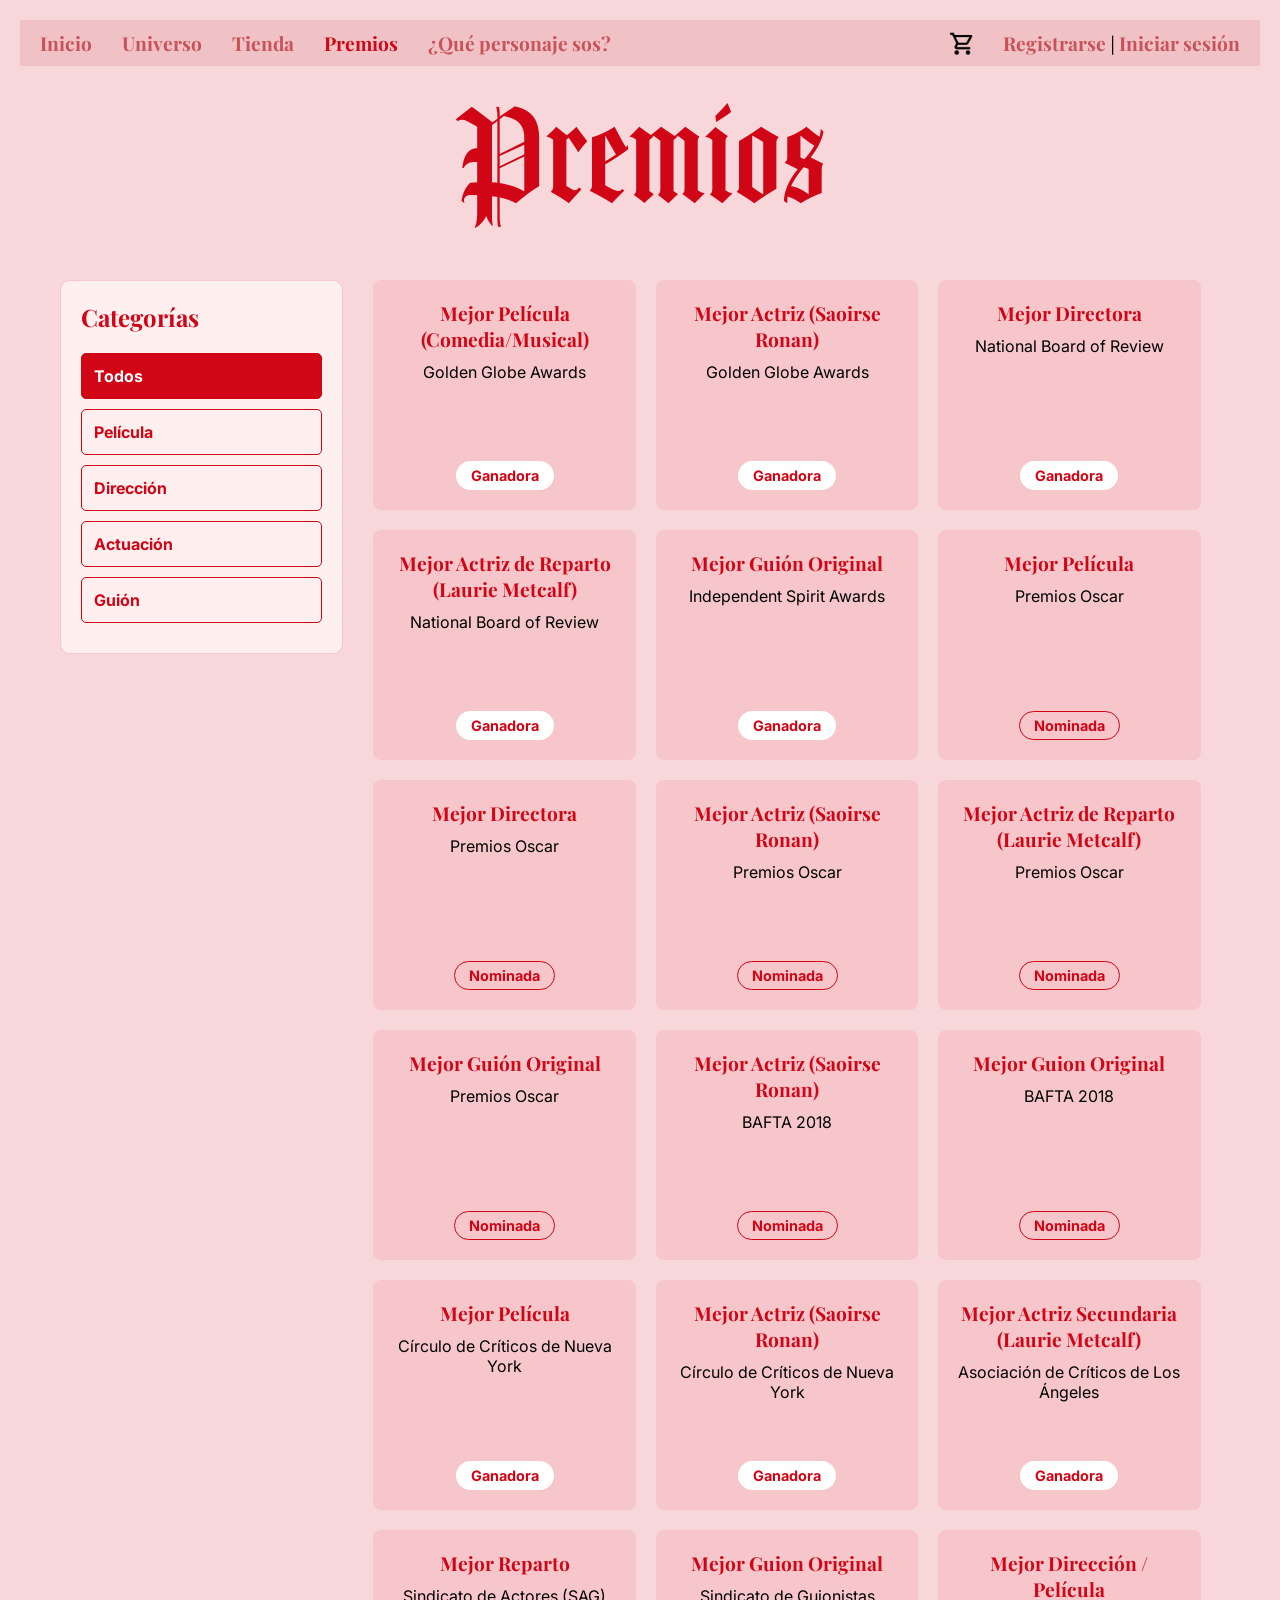
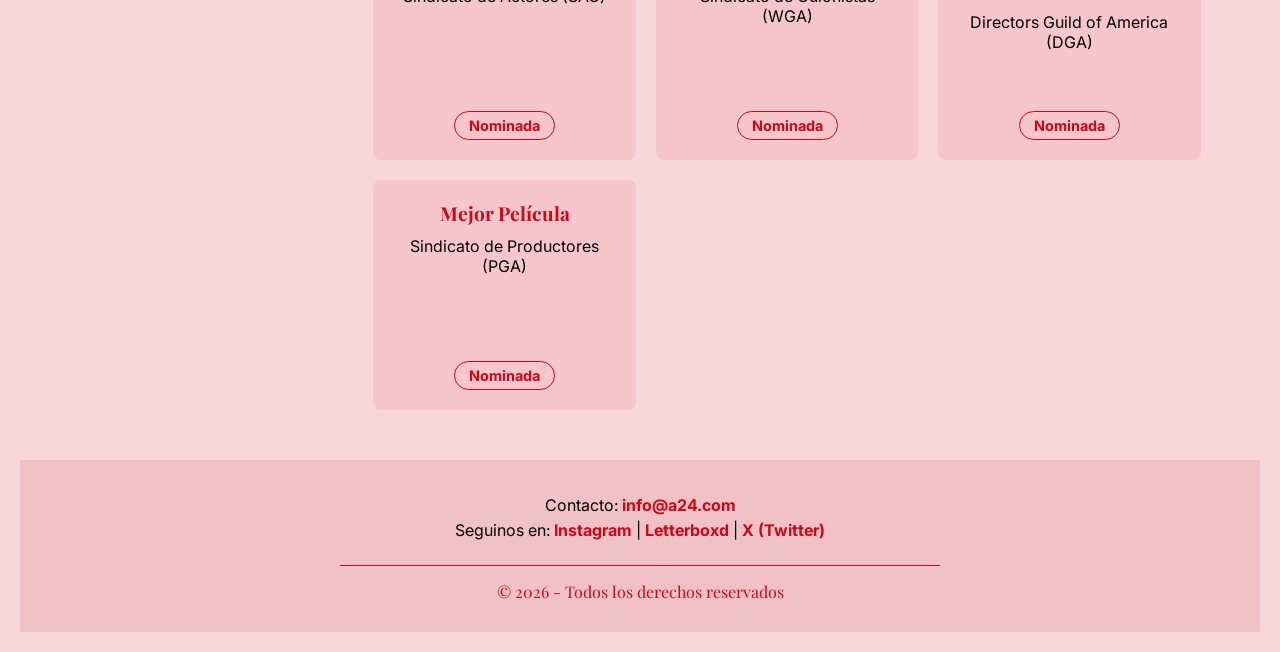
==== premios.html @ 8e7b2058 "Add files via upload" ====
<!DOCTYPE html:5>
<html>
    <head>
        <title> El universo de la pelicula</title>
         <link rel="stylesheet" href="styles.css">
         <link rel="preconnect" href="https://fonts.googleapis.com">
<link rel="preconnect" href="https://fonts.gstatic.com" crossorigin>
<link href="https://fonts.googleapis.com/css2?family=UnifrakturCook:wght@700&display=swap" rel="stylesheet">
  <link rel="preconnect" href="https://fonts.googleapis.com">
<link rel="preconnect" href="https://fonts.gstatic.com" crossorigin>
<link href="https://fonts.googleapis.com/css2?family=Playfair+Display:ital,wght@0,400..900;1,400..900&display=swap" rel="stylesheet">
<link rel="preconnect" href="https://fonts.googleapis.com">
<link rel="preconnect" href="https://fonts.gstatic.com" crossorigin>
<link href="https://fonts.googleapis.com/css2?family=Inter:ital,opsz,wght@0,14..32,100..900;1,14..32,100..900&display=swap" rel="stylesheet">
    </head>
    <body>
        <header>
          <button class="menu-toggle" id="menu-toggle" onclick="toggleMenu()">
            ☰
          </button>

    <nav class="header-izquierda" id="nav-links">
                 <a href="index.html">Inicio</a>
                 <a href="universo.html">Universo</a>
                 <a href="tienda.html">Tienda</a>
                 <a href="premios.html" class="usando">Premios</a>
                 <a href="Quiz.html">¿Qué personaje sos?</a>
            </nav>
         <nav class="header-derecha">
        <a href="#" class="carrito-link">
          <img src="carrito.png" alt="Carrito" class="icono-carrito">
        </a>
      <span id="zona-usuario">
        <span id="botones-ingreso">
          <a href="#" onclick="abrirRegistro()">Registrarse</a> | <a href="#" onclick="abrirLogin()">Iniciar sesión</a>
        </span>
        
        <span id="mensaje-bienvenida" style="display: none;">
          <span id="texto-hola" style="font-family:'Inter', serif; font-weight: bold;"></span> | 
          <a href="#" onclick="cerrarSesion()">Cerrar sesión</a>
        </span>
      </span>
    </nav>
    
    <div id="popup-login" class="popup recuadro-caja" style="display: none;">
      <h3 style="color:#d00515; font-family:'Playfair Display', serif;">Iniciar Sesión</h3>
      <p style="font-family:'Inter', serif; margin-bottom: 5px;">Tu Nombre:</p>
      <input type="text" id="login-nombre" placeholder="Ej: Valentina" style="margin-bottom: 15px; padding: 5px; width: 100%;">
      <button onclick="procesarLogin()" class="boton-cerrar">Ingresar</button>
      <button onclick="cerrarPopups()" class="boton-cerrar" style="background-color: #333;">Cancelar</button>
      <p style="margin-top: 15px; font-family:'Inter', serif; font-size: 14px;">
        ¿No tenés cuenta? <a href="#" onclick="abrirRegistro()">Registrate acá</a>
      </p>
    </div>
    
    <div id="popup-registro" class="popup recuadro-caja" style="display: none;">
      <h3 style="color:#d00515; font-family:'Playfair Display', serif;">Registrarse</h3>
      <p style="font-family:'Inter', serif; margin-bottom: 5px;">Tu Nombre:</p>
      <input type="text" id="registro-nombre" placeholder="Ej: Valentina" style="margin-bottom: 15px; padding: 5px; width: 100%;">
      <p style="font-family:'Inter', serif; margin-bottom: 5px;">Tu Email:</p>
      <input type="email" id="registro-email" placeholder="lady@bird.com" style="margin-bottom: 15px; padding: 5px; width: 100%;">
      <button onclick="procesarRegistro()" class="boton-cerrar">Crear cuenta</button>
      <button onclick="cerrarPopups()" class="boton-cerrar" style="background-color: #333;">Cancelar</button>
    </div>
  </header>
        
        <h1>Premios</h1>
        <input type="radio" id="filtro-todos" name="premios" checked>
        <input type="radio" id="filtro-pelicula" name="premios">
        <input type="radio" id="filtro-direccion" name="premios">
        <input type="radio" id="filtro-actuacion" name="premios">
        <input type="radio" id="filtro-guion" name="premios">
        
        <section class="seccion-premios">
          <aside class="panel-filtros">
            <h3>Categorías</h3>
            <label for="filtro-todos" class="filtro-btn">Todos</label>
            <label for="filtro-pelicula" class="filtro-btn">Película</label>
            <label for="filtro-direccion" class="filtro-btn">Dirección</label>
            <label for="filtro-actuacion" class="filtro-btn">Actuación</label>
            <label for="filtro-guion" class="filtro-btn">Guión</label>
          </aside>
          
      <div class="contenedor-tarjetas-premios">   
      <div class="tarjeta-premio" data-categoria="pelicula">
          <div class="tarjeta-interior">
            <div class="tarjeta-frente">
                <h3>Mejor Película (Comedia/Musical)</h3>
                <p>Golden Globe Awards</p>
                <span class="etiqueta-premio">Ganadora</span>
            </div>
            
            <div class="tarjeta-dorso">
                <p>Superó a grandes éxitos de taquilla y crítica en su año, como 'The Greatest Showman' y 'Get Out'.</p>
            </div>
        </div>
      </div>

    <div class="tarjeta-premio" data-categoria="actuacion">
      <div class="tarjeta-interior">
        <div class="tarjeta-frente">
          <h3>Mejor Actriz (Saoirse Ronan)</h3>
          <p>Golden Globe Awards</p>
          <span class="etiqueta-premio">Ganadora</span>
        </div>
        
        <div class="tarjeta-dorso">
          <p>Saoirse brilló en la gala y dio su discurso de agradecimiento mientras su madre la miraba por FaceTime.</p>
        </div>
      </div>
    </div>

    <div class="tarjeta-premio" data-categoria="direccion">
      <div class="tarjeta-interior">
        <div class="tarjeta-frente">
          <h3>Mejor Directora</h3>
          <p>National Board of Review</p>
          <span class="etiqueta-premio">Ganadora</span>
        </div>
        
        <div class="tarjeta-dorso">
          <p>Un reconocimiento histórico y clave que validó el debut de Greta Gerwig como directora en solitario.</p>
        </div>
      </div>
    </div>

    <div class="tarjeta-premio" data-categoria="actuacion">
      <div class="tarjeta-interior">
        <div class="tarjeta-frente">
          <h3>Mejor Actriz de Reparto (Laurie Metcalf)</h3>
          <p>National Board of Review</p>
          <span class="etiqueta-premio">Ganadora</span>
        </div>
        
        <div class="tarjeta-dorso">
          <p>La crítica destacó la química innegable, caótica y real entre Laurie Metcalf y Saoirse Ronan.</p>
        </div>
      </div>
    </div>

    <div class="tarjeta-premio" data-categoria="guion">
      <div class="tarjeta-interior">
        <div class="tarjeta-frente">
          <h3>Mejor Guión Original</h3>
          <p>Independent Spirit Awards</p>
          <span class="etiqueta-premio">Ganadora</span>
        </div>
        
        <div class="tarjeta-dorso">
          <p>El premio más prestigioso del cine independiente norteamericano coronó los diálogos de la película.</p>
        </div>
      </div>
    </div>

    <div class="tarjeta-premio" data-categoria="pelicula">
      <div class="tarjeta-interior">
        <div class="tarjeta-frente">
          <h3>Mejor Película</h3>
          <p>Premios Oscar</p>
          <span class="etiqueta-nominacion">Nominada</span>
        </div>
        
      <div class="tarjeta-dorso">
        <p>Llegó a la gala como una de las películas más aclamadas de 2017, con un histórico 99% en Rotten Tomatoes.</p>
      </div>
    </div>
  </div>

    <div class="tarjeta-premio" data-categoria="direccion">
      <div class="tarjeta-interior">
        <div class="tarjeta-frente">
          <h3>Mejor Directora</h3>
          <p>Premios Oscar</p>
          <span class="etiqueta-nominacion">Nominada</span>
        </div>
        <div class="tarjeta-dorso">
          <p>Greta Gerwig hizo historia al ser apenas la quinta mujer nominada en esta categoría en 90 años de los premios.</p>
        </div>
      </div>
    </div>

    <div class="tarjeta-premio" data-categoria="actuacion">
      <div class="tarjeta-interior">
        <div class="tarjeta-frente">
          <h3>Mejor Actriz (Saoirse Ronan)</h3>
          <p>Premios Oscar</p>
          <span class="etiqueta-nominacion">Nominada</span>
        </div>
        
        <div class="tarjeta-dorso">
          <p>Esta fue la tercera nominación al Oscar en la carrera de Saoirse, quien apenas tenía 23 años de edad.</p>
        </div>
      </div>
    </div>

    <div class="tarjeta-premio" data-categoria="actuacion">
      <div class="tarjeta-interior">
        <div class="tarjeta-frente">
          <h3>Mejor Actriz de Reparto (Laurie Metcalf)</h3>
          <p>Premios Oscar</p>
          <span class="etiqueta-nominacion">Nominada</span>
        </div>
        
        <div class="tarjeta-dorso">
          <p>El profundo y complejo papel de Marion McPherson consolidó a Laurie Metcalf como una fuerza del cine.</p>
        </div>
      </div>
    </div>

    <div class="tarjeta-premio" data-categoria="guion">
      <div class="tarjeta-interior">
        <div class="tarjeta-frente">
          <h3>Mejor Guión Original</h3>
          <p>Premios Oscar</p>
          <span class="etiqueta-nominacion">Nominada</span>
        </div>
        
        <div class="tarjeta-dorso">
          <p>El primer borrador escrito por Greta tenía más de 350 páginas y tomaba inspiración de su vida en Sacramento.</p>
        </div>
      </div>
    </div>

    <div class="tarjeta-premio" data-categoria="actuacion">
      <div class="tarjeta-interior">
        <div class="tarjeta-frente">
          <h3>Mejor Actriz (Saoirse Ronan)</h3>
          <p>BAFTA 2018</p>
          <span class="etiqueta-nominacion">Nominada</span>
        </div>
        
        <div class="tarjeta-dorso">
          <p>Nominación de peso en los premios más prestigiosos entregados por la academia de cine británica.</p>
        </div>
      </div>
    </div>

    <div class="tarjeta-premio" data-categoria="guion">
      <div class="tarjeta-interior">
        <div class="tarjeta-frente">
          <h3>Mejor Guion Original</h3>
          <p>BAFTA 2018</p>
          <span class="etiqueta-nominacion">Nominada</span>
        </div>
        
        <div class="tarjeta-dorso">
          <p>Reconocimiento internacional al guion profundamente personal e íntimo estructurado por Gerwig.</p>
        </div>
      </div>
    </div>

    <div class="tarjeta-premio" data-categoria="pelicula">
      <div class="tarjeta-interior">
        <div class="tarjeta-frente">
          <h3>Mejor Película</h3>
          <p>Círculo de Críticos de Nueva York</p>
          <span class="etiqueta-premio">Ganadora</span>
        </div>
        
        <div class="tarjeta-dorso">
          <p>Los exigentes críticos neoyorquinos eligieron a Lady Bird como la obra cinematográfica indiscutida del año.</p>
        </div>
      </div>
    </div>

    <div class="tarjeta-premio" data-categoria="actuacion">
      <div class="tarjeta-interior">
        <div class="tarjeta-frente">
          <h3>Mejor Actriz (Saoirse Ronan)</h3>
          <p>Círculo de Críticos de Nueva York</p>
          <span class="etiqueta-premio">Ganadora</span>
        </div>
        <div class="tarjeta-dorso">
          <p>Saoirse fue galardonada por una de las asociaciones de críticos de cine más antiguas e influyentes del país.</p>
        </div>
      </div>
    </div>

    <div class="tarjeta-premio" data-categoria="actuacion">
      <div class="tarjeta-interior">
        <div class="tarjeta-frente">
          <h3>Mejor Actriz Secundaria (Laurie Metcalf)</h3>
          <p>Asociación de Críticos de Los Ángeles</p>
          <span class="etiqueta-premio">Ganadora</span>
        </div>
        
        <div class="tarjeta-dorso">
          <p>La crítica de Los Ángeles se rindió ante la interpretación maternal, estricta y amorosa de Metcalf.</p>
        </div>
      </div>
    </div>

    <div class="tarjeta-premio" data-categoria="actuacion">
      <div class="tarjeta-interior">
        <div class="tarjeta-frente">
          <h3>Mejor Reparto</h3>
          <p>Sindicato de Actores (SAG)</p>
          <span class="etiqueta-nominacion">Nominada</span>
        </div>
        
        <div class="tarjeta-dorso">
          <p>Todo el elenco, incluyendo a Beanie Feldstein y Timothée Chalamet, fue celebrado por sus propios pares.</p>
        </div>
      </div>
    </div>

    <div class="tarjeta-premio" data-categoria="guion">
      <div class="tarjeta-interior">
        <div class="tarjeta-frente">
          <h3>Mejor Guion Original</h3>
          <p>Sindicato de Guionistas (WGA)</p>
          <span class="etiqueta-nominacion">Nominada</span>
        </div>
        <div class="tarjeta-dorso">
          <p>El sindicato de escritores la reconoció por sus diálogos ágiles, su humor realista y su gran carga emotiva.</p>
        </div>
      </div>
    </div>

    <div class="tarjeta-premio" data-categoria="direccion">
      <div class="tarjeta-interior">
        <div class="tarjeta-frente">
          <h3>Mejor Dirección / Película</h3>
          <p>Directors Guild of America (DGA)</p>
          <span class="etiqueta-nominacion">Nominada</span>
        </div>
        
        <div class="tarjeta-dorso">
          <p>Greta logró meterse en el exclusivísimo y exigente club del sindicato de directores con su obra prima.</p>
        </div>
      </div>
    </div>

    <div class="tarjeta-premio" data-categoria="pelicula">
      <div class="tarjeta-interior">
        <div class="tarjeta-frente">
          <h3>Mejor Película</h3>
          <p>Sindicato de Productores (PGA)</p>
          <span class="etiqueta-nominacion">Nominada</span>
        </div>
        
        <div class="tarjeta-dorso">
          <p>Un premio que reconoció la excelente visión y producción del estudio A24 durante toda la temporada.</p>
        </div>
      </div>
    </div>
</div>
        </section>
        <footer class="footer-copyright">
          <div class="info-contacto">
            <p>Contacto: <a href="mailto:info@a24.com">info@a24.com</a></p>
            <p>Seguinos en: 
              <a href="https://www.instagram.com/ladybirdmovie/" target="_blank">Instagram</a> | 
              <a href="https://letterboxd.com/film/lady-bird/" target="_blank">Letterboxd</a> | 
              <a href="https://twitter.com/LadyBirdMovie" target="_blank">X (Twitter)</a>
            </p>
          </div>
        <p class="legales">© 2026 - Todos los derechos reservados</p>
       </footer>
       
       <script src="script.js"></script>
    </body>
</html>
---- styles.css ----
body{
    background-color:#F8D7DA;
    margin:0%;
    padding:20px;
    font-family: 'inter', serif;
}

@font-face{
     font-family:"Amador";
     src: url('Fonts/Amador-W01-Regular.woff') format('woff');
}

.menu-toggle {
    display: none;
    background: none;
    border: none;
    font-size: 2rem;
    cursor: pointer;
    color: #d00515;
}

@media (max-width: 768px) {
    .menu-toggle {
        display: block;
        .info-dos-columnas {
        flex-direction: column;
    }
}

.header-izquierda {
        display: none;
        flex-direction: column;
        position: absolute;
        top: 70px;
        left: 0;
        width: 100%;
        background-color: #f0c2c5;
        padding: 20px 0;
        text-align: center;
        gap: 20px;
        box-shadow: 0px 4px 6px rgba(0,0,0,0.1);
        overflow: hidden
    }

.header-izquierda.activo {
        display: flex;
    }
}

h1{
     color:#d00515;
     font-family:"Amador", cursive;
     text-align:center;
     font-size: 8rem;
     margin-top: 20px;
     margin-bottom: 20px;
     font-weight: normal;
}

h2{
     color:#d00515;
     font-family:"Amador", cursive;
     text-align:center;
     font-size: 3rem;
     margin-top: 20px;
     margin-bottom: 20px;
     font-weight: normal;
}

header{
    display:flex;
    justify-content:space-between;
    align-items:center;
    padding:10px 20px;
    background-color: #f0c2c5;
}

.header-izquierda,.header-derecha{
display:flex;
align-items:center;
gap: 30px;
}

.icono-carrito {
    width: 24px;
    height: 24px;
    vertical-align: middle;
    object-fit: contain;
}

.carrito-link {
    display: flex;
    align-items: center;
}

nav a{
    text-decoration:none;
    color:#C85258;
    font-family: 'Playfair Display', serif;
    font-size: 1.2rem;
    font-weight: bold;
}

nav a.usando{
    font-weight: bold;
    color:#D00515
}

section{
    display:flex;
    justify-content:center;
    align-items:center;
    padding:20px;
}

.videocontainer{
    width:100%;
    max-width:800px;
}

.videocontainer iframe{
    width:100%;
    height:450px;
}

.info-dos-columnas{
    display:flex;
    justify-content:space-between;
    align-items: stretch;
    max-width: 900px;
    margin: 40px auto;
    padding: 0 20px;
    gap: 30px;
}

.recuadro-caja {
background-color:#F7C6CB;
border-radius: 8px;
padding: 25px;
}

.info-dos-columnas .columna{
    flex:1;
    padding:0 30px;
}

.columna-izquierda {
    border-right: 2px solid #d00515;
}

.info-dos-columnas h2 {
    color: #d00515;
    font-size: 1.8rem;
    margin-bottom: 15px;
    font-family:'Playfair Display', serif;
    font-weight: bold;
}

.info-dos-columnas p{
    color: #000;
    line-height: 1.6;
    font-family: "Inter", serif;
    font-size:1.3rem;
}
.seccion-cita {
    max-width: 600px;
    margin: 40px auto;
    text-align: center;
    padding: 0 20px;
}
.cita-critica .texto-cita{
    font-style: italic;
    font-size: 1.6rem;
    color: #000000;
}

.cita-critica .autor-cita {
    margin-top: 10px;
    font-size: 1.2rem;
    color: #d00515;
    font-weight: bold;
}

.footer-copyright {
  background-color: #f0c2c5;
    padding: 30px 20px;
    text-align: center;
    margin-top: 50px;
    display: flex;
    flex-direction: column;
    align-items: center;
    gap: 20px;
}

.footer-copyright p {
    color: #d00515;
    font-family: 'Playfair Display', serif;
    font-size: 1rem;
    margin: 0;
}

.info-contacto p {
    font-family: "Inter", serif;
    color: #000000;
    margin: 5px 0;
    font-size: 1rem;
}

.info-contacto a {
    color: #d00515;
    text-decoration: none;
    font-weight: bold;
}

.info-contacto a:hover {
    text-decoration: underline;
}

.legales {
    color: #d00515;
    font-family: 'Playfair Display', serif;
    font-size: 0.9rem;
    margin: 0;
    padding-top: 15px;
    border-top: 1px solid #d00515;
    width: 100%;
    max-width: 600px;
}

#botonesAuth {
    display: inline-flex;
    align-items: center;
    gap: 30px;
}

#botonesAuth {
    color: #C85258; 
    font-family: 'Playfair Display', serif;
    font-size: 1.2rem;
}



.popup {
    position: fixed;
    top: 50%;
    left: 50%;
    transform: translate(-50%, -50%);
    background-color: #F8D7DA;
    padding: 30px;
    width: 320px;
    border: 2px solid #d00515;
    border-radius: 8px;
    box-shadow: 0px 4px 20px rgba(0,0,0,0.6);
    z-index: 1000; 
}

.boton-cerrar {
    background-color: #d00515;
    color: white;
    border: none;
    padding: 10px 15px;
    font-family: "Inter", serif;
    font-size: 1rem;
    border-radius: 5px;
    cursor: pointer;
    margin-right: 10px;
    margin-top: 10px;
}

.boton-cerrar:hover {
    opacity: 0.8;
}

.personajes {
    display: flex;
    flex-wrap: wrap;
    justify-content: center;
    gap: 20px;
    max-width: 1200px;
    margin: 40px auto;
    padding:0 10px;
}

.cuadrado-personaje {
    background-color: #F7C6CB;
    border-radius: 8px;
    padding: 20px;
    width: 340px;
    height: 505px;
    box-sizing: border-box;
    text-align: center;
}

.imagen-personaje {
    position: relative;
    overflow: hidden;
    aspect-ratio: 1 / 1;
    overflow: hidden;
    width: 100%;
    background-color: #FFFFFF;
    margin-bottom: 15px;
}

.imagen-personaje img {
    width: 100%;
    display: block;
    aspect-ratio: 1 / 1;
    object-fit: cover;
}

.video-fondo, .foto-frente {
    position: absolute;
    top: 0;
    left: 0;
    width: 100%;
    height: 100%;
    object-fit: cover;
    display: block;
    transition: opacity 0.4s ease;
}
.imagen-personaje:hover .foto-frente {
    opacity: 0;
}

.cuadrado-personaje h3 {
    color: #d00515;
    font-family: 'Playfair Display', serif;
    font-size: 1.2rem;
    margin: 10px 0;
}

.descripcion-pjs {
    color: #000000;
    font-family: "Inter", serif;
    font-size: 0.95rem;
    line-height: 1.4;
    margin: 0;
}

.seccion-mapa {
    display: flex;
    flex-direction: column;
    align-items: center;
    padding: 60px 20px;
}

.contenedor-texto-mapa {
    max-width: 800px;
    text-align: center;
    margin-bottom: 40px;
}

.contenedor-texto-mapa h2 {
    color: #d00515;
    font-family: 'Playfair Display', serif;
    font-weight: bold;
    font-size: 2.2rem;
    margin-top: 0;
    margin-bottom: 15px;
}

.contenedor-texto-mapa p {
    font-family: "Inter", serif;
    color: #000000;
    font-size: 1.1rem;
    line-height: 1.6;
    margin: 0;
}

.contenedor-iframe {
    width: 100%;
    max-width: 900px;
    border-radius: 12px;
    overflow: hidden;
    box-shadow: 0 10px 30px rgba(208, 5, 21, 0.15);
}

.contenedor-iframe iframe {
    width: 100%;
    display: block;
    border: none;
}

.caja-pregunta {
  width: 100%;
  margin-bottom: 25px;
  padding-bottom: 15px;
  border-bottom: 1px solid #ccc;
}

.caja-pregunta button {
  width: 100%;
  text-align: left;
  padding: 10px;
  margin-top: 5px;
  margin-bottom: 5px;
  background-color: #f1f1f1;
  border: 1px solid #ccc;
  border-radius: 5px;
  cursor: pointer;
}

.caja-pregunta button:hover {
  background-color: #D00515;
  color: white;
}

.caja-boton-final {
  margin-top: 20px;
}

.boton-calcular {
  background-color:#D00515;
  color: white;
  padding: 15px 30px;
  font-size: 18px;
  border: none;
  border-radius: 5px;
  font-weight: bold;
  cursor: pointer;
}

.boton-calcular:hover {
  background-color: #b33939;
}

#resultado-quiz {
  margin-top: 30px;
  padding: 20px;
  background-color: #ffefef;
  border: 2px solid #d94848;
  border-radius: 10px;
  text-align: center;
  max-width: 1500px;
}

#nombre-personaje {
  color: #d94848;
  font-size: 50px;
}

.contenedor-tienda {
    display: flex;
    flex-wrap: wrap;
    justify-content: center;
    align-items: stretch;
    gap: 20px;
    max-width: 1500px;
    margin: 0 auto;
    padding: 30px;
    box-sizing: border-box;
}

.cuadrado-producto {
    width: 26%;
    min-width: 250px;
    background-color: #F7C6CB;
    padding: 20px;
    text-align: center;
    border-radius: 10px;
    box-sizing: border-box;
    display: flex;
    flex-direction: column;
}

.cuadrado-producto img {
    width: 100%;
    height: auto;
    border-radius: 5px;
    aspect-ratio: 1 / 1;
    object-fit: cover;
    margin-bottom: 15px;
    display:block
}

.cuadrado-producto h3 {
    color: #d00515;
    font-family: 'Playfair Display', serif;
    font-size: 20px;
    margin-top: 10px;
}

.cuadrado-producto p {
    margin: 10px 0;
    font-family: "Inter", serif;
}

.cuadrado-producto .precio {
    font-size: 18px;
    color: #333;
}

.cuadrado-producto button {
    background-color: #d94848;
    color: white;
    width: 100%;
    padding: 12px;
    font-size: 16px;
    font-weight: bold;
    border: none;
    border-radius: 5px;
    cursor: pointer;
    box-sizing: border-box;
    font-family: "Inter", serif;
    margin-top: auto; 
}

.cuadrado-producto button:hover {
    background-color: #b33939;
}

#mensajeLindo {
    position: fixed;
    top: 50%;
    left: 50%;
    transform: translate(-50%, -50%);
    background-color: #f0c2c5;
    border: 2px solid #d00515;
    padding: 30px;
    text-align: center;
    border-radius: 8px;
    z-index: 200;
    box-shadow: 0px 4px 10px rgba(0,0,0,0.2);
}

#mensajeLindo p {
    color: #d00515;
    font-family: 'Playfair Display', serif;
    font-size: 1.5rem;
    font-weight: bold;
}

.boton-cerrar {
    background-color: #d00515;
    color: white;
    border: none;
    padding: 10px 20px;
    font-family: 'Inter', serif;
    font-weight: bold;
    cursor: pointer;
    border-radius: 5px;
    margin-top: 10px;
}

#cajaCarrito {
    position: absolute; 
    top: 80px; 
    right: 20px;
    background-color: #F7C6CB;
    border: 2px solid #d00515;
    padding: 20px;
    border-radius: 8px;
    z-index: 100;
    min-width: 250px;
}

.seccion-premios {
    display: flex;
    gap: 30px;
    max-width: 1200px;
    margin: 40px auto;
    padding: 0 20px;
    box-sizing: border-box;
    align-items: flex-start;
}

.panel-filtros {
    width: 25%;
    background-color: #ffefef;
    padding: 20px;
    border-radius: 10px;
    box-sizing: border-box;
    border: 1px solid #F7C6CB;
}

.panel-filtros h3 {
    color: #d00515;
    font-family: 'Playfair Display', serif;
    font-size: 1.5rem;
    margin-top: 0;
    margin-bottom: 20px;
}

.filtro-btn {
    display: block;
    width: 100%;
    padding: 12px;
    margin-bottom: 10px;
    background-color: transparent;
    border: 1px solid #d00515;
    color: #d00515;
    font-family: "Inter", serif;
    font-size: 1rem;
    font-weight: bold;
    border-radius: 5px;
    cursor: pointer;
    text-align: left;
    box-sizing: border-box;
}

.filtro-btn:hover, .filtro-btn.activo {
    background-color: #d00515;
    color: white;
}

.contenedor-tarjetas-premios {
    width: 75%;
    display: flex;
    flex-wrap: wrap;
    gap: 20px;
}

.tarjeta-premio {
    flex: 0 0 31%;
    height: 230px;
    perspective: 1000px;
    background-color: transparent;
}

.tarjeta-interior {
    position: relative;
    width: 100%;
    height: 100%;
    transition: transform 0.6s ease, box-shadow 0.6s ease; 
    transform-style: preserve-3d;
    border-radius: 8px; 
}

.tarjeta-premio:hover .tarjeta-interior {
    transform: translateY(-5px) rotateY(180deg);
    box-shadow: 0 10px 20px rgba(208, 5, 21, 0.15);
}

.tarjeta-frente, .tarjeta-dorso {
    position: absolute;
    width: 100%;
    height: 100%;
    -webkit-backface-visibility: hidden;
    backface-visibility: hidden;
    border-radius: 8px;
    box-sizing: border-box;
    padding: 20px;
    display: flex;
    flex-direction: column;
    align-items: center;
    justify-content: center;
    text-align: center;
}

.tarjeta-frente {
    background-color: #F7C6CB; 
}

.tarjeta-dorso {
    background-color: #d00515; 
    color: white;
    transform: rotateY(180deg);
    font-family: "Inter", serif;
}

.tarjeta-dorso p {
    font-size: 0.95rem;
    line-height: 1.5;
    margin: 0;
    color: white;
}

.tarjeta-premio h3 {
    color: #d00515;
    font-family: 'Playfair Display', serif;
    font-size: 1.2rem;
    margin: 0 0 10px 0;
}

.tarjeta-premio p {
    font-family: "Inter", serif;
    color: #000000;
    margin: 0 0 20px 0;
}

.etiqueta-premio {
    background-color: white;
    color: #d00515;
    padding: 6px 15px;
    border-radius: 20px;
    font-family: "Inter", serif;
    font-size: 0.9rem;
    font-weight: bold;
    display: inline-block;
    margin-top: auto;
}

.etiqueta-nominacion {
    background-color: transparent;
    color: #d00515;
    border: 1px solid #d00515;
    padding: 5px 14px;
    border-radius: 20px;
    font-family: "Inter", serif;
    font-size: 0.9rem;
    font-weight: bold;
    display: inline-block;
    margin-top: auto;
}

input[type="radio"][name="premios"] {
    display: none;
}

#filtro-pelicula:checked ~ .seccion-premios .tarjeta-premio:not([data-categoria="pelicula"]),
#filtro-direccion:checked ~ .seccion-premios .tarjeta-premio:not([data-categoria="direccion"]),
#filtro-actuacion:checked ~ .seccion-premios .tarjeta-premio:not([data-categoria="actuacion"]),
#filtro-guion:checked ~ .seccion-premios .tarjeta-premio:not([data-categoria="guion"]) {
    display: none;
}

#filtro-todos:checked ~ .seccion-premios label[for="filtro-todos"],
#filtro-pelicula:checked ~ .seccion-premios label[for="filtro-pelicula"],
#filtro-direccion:checked ~ .seccion-premios label[for="filtro-direccion"],
#filtro-actuacion:checked ~ .seccion-premios label[for="filtro-actuacion"],
#filtro-guion:checked ~ .seccion-premios label[for="filtro-guion"] {
    background-color: #d00515;
    color: white;
}

.seccion-formulario {
    display: flex;
    justify-content: center;
    align-items: center;
    min-height: 70vh;
    padding: 40px 20px;
}

.contenedor-formulario {
    background-color: #ffefef;
    border: 1px solid #F7C6CB;
    padding: 40px;
    border-radius: 10px;
    width: 100%;
    max-width: 400px;
    box-sizing: border-box;
    box-shadow: 0 10px 20px rgba(208, 5, 21, 0.05);
}

.contenedor-formulario h2 {
    color: #d00515;
    font-family: 'Playfair Display', serif;
    text-align: center;
    margin-top: 0;
    margin-bottom: 30px;
    font-size: 2rem;
}

.grupo-input {
    margin-bottom: 20px;
}

.grupo-input label {
    display: block;
    font-family: "Inter", serif;
    color: #d00515;
    font-weight: bold;
    margin-bottom: 8px;
    font-size: 0.9rem;
}

.grupo-input input {
    width: 100%;
    padding: 12px;
    border: 1px solid #F7C6CB;
    border-radius: 5px;
    background-color: white;
    font-family: "Inter", serif;
    box-sizing: border-box;
    color: #000000;
}

.grupo-input input:focus {
    outline: none;
    border: 2px solid #d00515;
}

.btn-submit {
    width: 100%;
    background-color: #d00515;
    color: white;
    border: none;
    padding: 15px;
    font-family: "Inter", serif;
    font-weight: bold;
    font-size: 1rem;
    border-radius: 5px;
    cursor: pointer;
    transition: background-color 0.3s ease, transform 0.2s ease;
    margin-top: 10px;
}

.btn-submit:hover {
    background-color: #a00410;
    transform: translateY(-2px);
}

.link-pie {
    text-align: center;
    font-family: "Inter", serif;
    font-size: 0.9rem;
    margin-top: 25px;
    margin-bottom: 0;
    color: #000000;
}

.link-pie a {
    color: #d00515;
    font-weight: bold;
    text-decoration: none;
}

.link-pie a:hover {
    text-decoration: underline;
}

#seccionUsuario {
    color: #b75c61;
    font-family: 'Playfair Display', serif;
    font-size: 18px;
    font-weight: bold;
}

#seccionUsuario a {
    color: #b75c61;
    text-decoration: none;
}
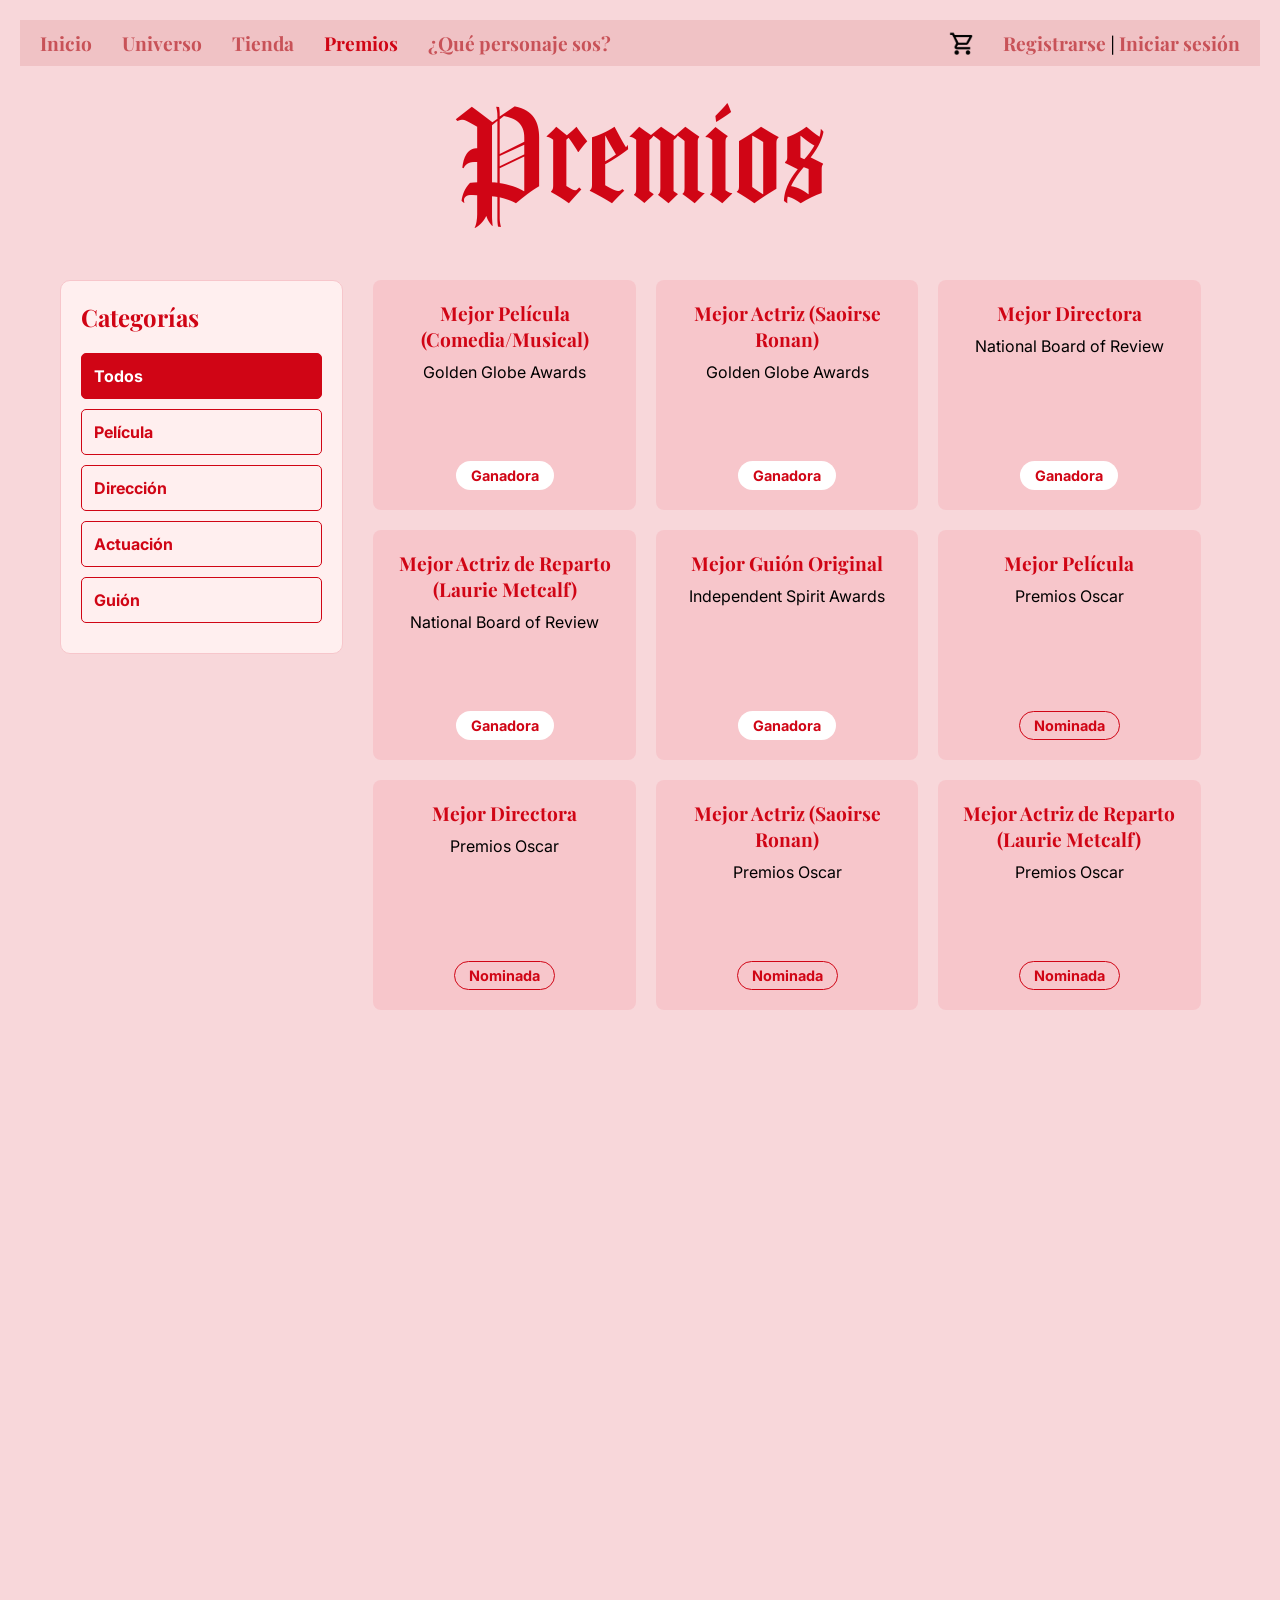
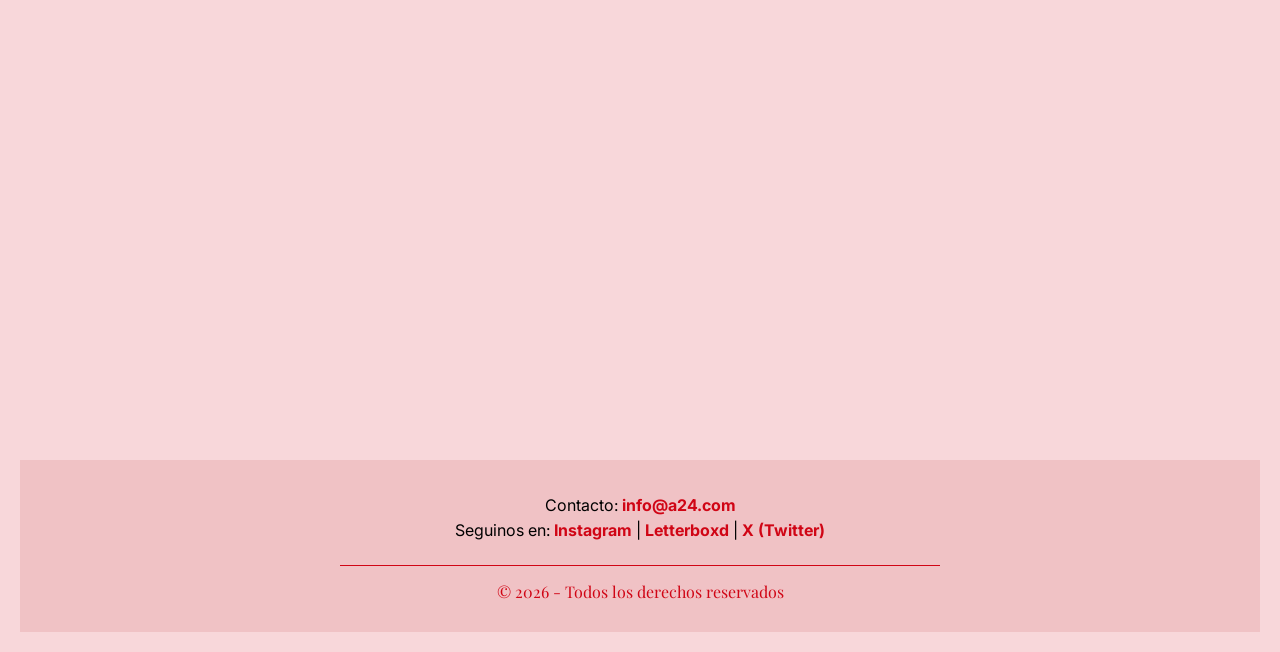
==== commit ae17791c: "Add files via upload" ====
--- a/premios.html
+++ b/premios.html
@@ -2,6 +2,7 @@
 <html>
     <head>
         <title> El universo de la pelicula</title>
+        <meta name="viewport" content="width=device-width, initial-scale=1.0">
          <link rel="stylesheet" href="styles.css">
          <link rel="preconnect" href="https://fonts.googleapis.com">
 <link rel="preconnect" href="https://fonts.gstatic.com" crossorigin>
--- a/styles.css
+++ b/styles.css
@@ -1,13 +1,17 @@
-body{
-    background-color:#F8D7DA;
-    margin:0%;
-    padding:20px;
-    font-family: 'inter', serif;
-}
-
-@font-face{
-     font-family:"Amador";
-     src: url('Fonts/Amador-W01-Regular.woff') format('woff');
+* {
+    box-sizing: border-box;
+}
+
+body {
+    background-color: #F8D7DA;
+    margin: 0%;
+    padding: 20px;
+    font-family: 'Inter', serif;
+}
+
+@font-face {
+    font-family: "Amador";
+    src: url('Fonts/Amador-W01-Regular.woff') format('woff');
 }
 
 .menu-toggle {
@@ -19,66 +23,39 @@
     color: #d00515;
 }
 
-@media (max-width: 768px) {
-    .menu-toggle {
-        display: block;
-        .info-dos-columnas {
-        flex-direction: column;
-    }
-}
-
-.header-izquierda {
-        display: none;
-        flex-direction: column;
-        position: absolute;
-        top: 70px;
-        left: 0;
-        width: 100%;
-        background-color: #f0c2c5;
-        padding: 20px 0;
-        text-align: center;
-        gap: 20px;
-        box-shadow: 0px 4px 6px rgba(0,0,0,0.1);
-        overflow: hidden
-    }
-
-.header-izquierda.activo {
-        display: flex;
-    }
-}
-
-h1{
-     color:#d00515;
-     font-family:"Amador", cursive;
-     text-align:center;
-     font-size: 8rem;
-     margin-top: 20px;
-     margin-bottom: 20px;
-     font-weight: normal;
-}
-
-h2{
-     color:#d00515;
-     font-family:"Amador", cursive;
-     text-align:center;
-     font-size: 3rem;
-     margin-top: 20px;
-     margin-bottom: 20px;
-     font-weight: normal;
-}
-
-header{
-    display:flex;
-    justify-content:space-between;
-    align-items:center;
-    padding:10px 20px;
+h1 {
+    color: #d00515;
+    font-family: "Amador", cursive;
+    text-align: center;
+    font-size: 8rem;
+    margin-top: 20px;
+    margin-bottom: 20px;
+    font-weight: normal;
+}
+
+h2 {
+    color: #d00515;
+    font-family: "Amador", cursive;
+    text-align: center;
+    font-size: 3rem;
+    margin-top: 20px;
+    margin-bottom: 20px;
+    font-weight: normal;
+}
+
+header {
+    display: flex;
+    justify-content: space-between;
+    align-items: center;
+    padding: 10px 20px;
     background-color: #f0c2c5;
-}
-
-.header-izquierda,.header-derecha{
-display:flex;
-align-items:center;
-gap: 30px;
+    position: relative;
+}
+
+.header-izquierda, .header-derecha {
+    display: flex;
+    align-items: center;
+    gap: 30px;
 }
 
 .icono-carrito {
@@ -93,39 +70,39 @@
     align-items: center;
 }
 
-nav a{
-    text-decoration:none;
-    color:#C85258;
+nav a {
+    text-decoration: none;
+    color: #C85258;
     font-family: 'Playfair Display', serif;
     font-size: 1.2rem;
     font-weight: bold;
 }
 
-nav a.usando{
-    font-weight: bold;
-    color:#D00515
-}
-
-section{
-    display:flex;
-    justify-content:center;
-    align-items:center;
-    padding:20px;
-}
-
-.videocontainer{
-    width:100%;
-    max-width:800px;
-}
-
-.videocontainer iframe{
-    width:100%;
-    height:450px;
-}
-
-.info-dos-columnas{
-    display:flex;
-    justify-content:space-between;
+nav a.usando {
+    font-weight: bold;
+    color: #D00515;
+}
+
+section {
+    display: flex;
+    justify-content: center;
+    align-items: center;
+    padding: 20px;
+}
+
+.videocontainer {
+    width: 100%;
+    max-width: 800px;
+}
+
+.videocontainer iframe {
+    width: 100%;
+    height: 450px;
+}
+
+.info-dos-columnas {
+    display: flex;
+    justify-content: space-between;
     align-items: stretch;
     max-width: 900px;
     margin: 40px auto;
@@ -134,14 +111,14 @@
 }
 
 .recuadro-caja {
-background-color:#F7C6CB;
-border-radius: 8px;
-padding: 25px;
-}
-
-.info-dos-columnas .columna{
-    flex:1;
-    padding:0 30px;
+    background-color: #F7C6CB;
+    border-radius: 8px;
+    padding: 25px;
+}
+
+.info-dos-columnas .columna {
+    flex: 1;
+    padding: 0 30px;
 }
 
 .columna-izquierda {
@@ -152,23 +129,25 @@
     color: #d00515;
     font-size: 1.8rem;
     margin-bottom: 15px;
-    font-family:'Playfair Display', serif;
-    font-weight: bold;
-}
-
-.info-dos-columnas p{
+    font-family: 'Playfair Display', serif;
+    font-weight: bold;
+}
+
+.info-dos-columnas p {
     color: #000;
     line-height: 1.6;
     font-family: "Inter", serif;
-    font-size:1.3rem;
-}
+    font-size: 1.3rem;
+}
+
 .seccion-cita {
     max-width: 600px;
     margin: 40px auto;
     text-align: center;
     padding: 0 20px;
 }
-.cita-critica .texto-cita{
+
+.cita-critica .texto-cita {
     font-style: italic;
     font-size: 1.6rem;
     color: #000000;
@@ -182,7 +161,7 @@
 }
 
 .footer-copyright {
-  background-color: #f0c2c5;
+    background-color: #f0c2c5;
     padding: 30px 20px;
     text-align: center;
     margin-top: 50px;
@@ -226,20 +205,6 @@
     width: 100%;
     max-width: 600px;
 }
-
-#botonesAuth {
-    display: inline-flex;
-    align-items: center;
-    gap: 30px;
-}
-
-#botonesAuth {
-    color: #C85258; 
-    font-family: 'Playfair Display', serif;
-    font-size: 1.2rem;
-}
-
-
 
 .popup {
     position: fixed;
@@ -252,7 +217,7 @@
     border: 2px solid #d00515;
     border-radius: 8px;
     box-shadow: 0px 4px 20px rgba(0,0,0,0.6);
-    z-index: 1000; 
+    z-index: 1000;
 }
 
 .boton-cerrar {
@@ -270,6 +235,88 @@
 
 .boton-cerrar:hover {
     opacity: 0.8;
+}
+
+@media (max-width: 768px) {
+    .menu-toggle {
+        display: block;
+    }
+
+    .header-izquierda {
+        display: none;
+        flex-direction: column;
+        position: absolute;
+        top: 100%;
+        left: 0;
+        width: 100%;
+        background-color: #f0c2c5;
+        padding: 20px 0;
+        text-align: center;
+        gap: 20px;
+        box-shadow: 0px 4px 6px rgba(0,0,0,0.1);
+        z-index: 999;
+    }
+
+    .header-izquierda.activo {
+        display: flex;
+    }
+
+    .header-derecha {
+        gap: 15px;
+    }
+
+    h1 {
+        font-size: 5rem;
+    }
+
+    .info-dos-columnas {
+        flex-direction: column;
+        gap: 20px;
+    }
+
+    .info-dos-columnas .columna {
+        padding: 20px;
+    }
+
+    .columna-izquierda {
+        border-right: none;
+    }
+}
+
+@media (max-width: 480px) {
+    body {
+        padding: 10px;
+    }
+
+    h1 {
+        font-size: 3.5rem;
+    }
+
+    h2 {
+        font-size: 2.2rem;
+    }
+
+    nav a {
+        font-size: 1rem;
+    }
+
+    .videocontainer iframe {
+        height: 230px;
+    }
+
+    .info-dos-columnas p {
+        font-size: 1.1rem;
+    }
+
+    .cita-critica .texto-cita {
+        font-size: 1.3rem;
+    }
+
+    .popup {
+        width: 90%;
+        max-width: 320px;
+        padding: 20px;
+    }
 }
 
 .personajes {
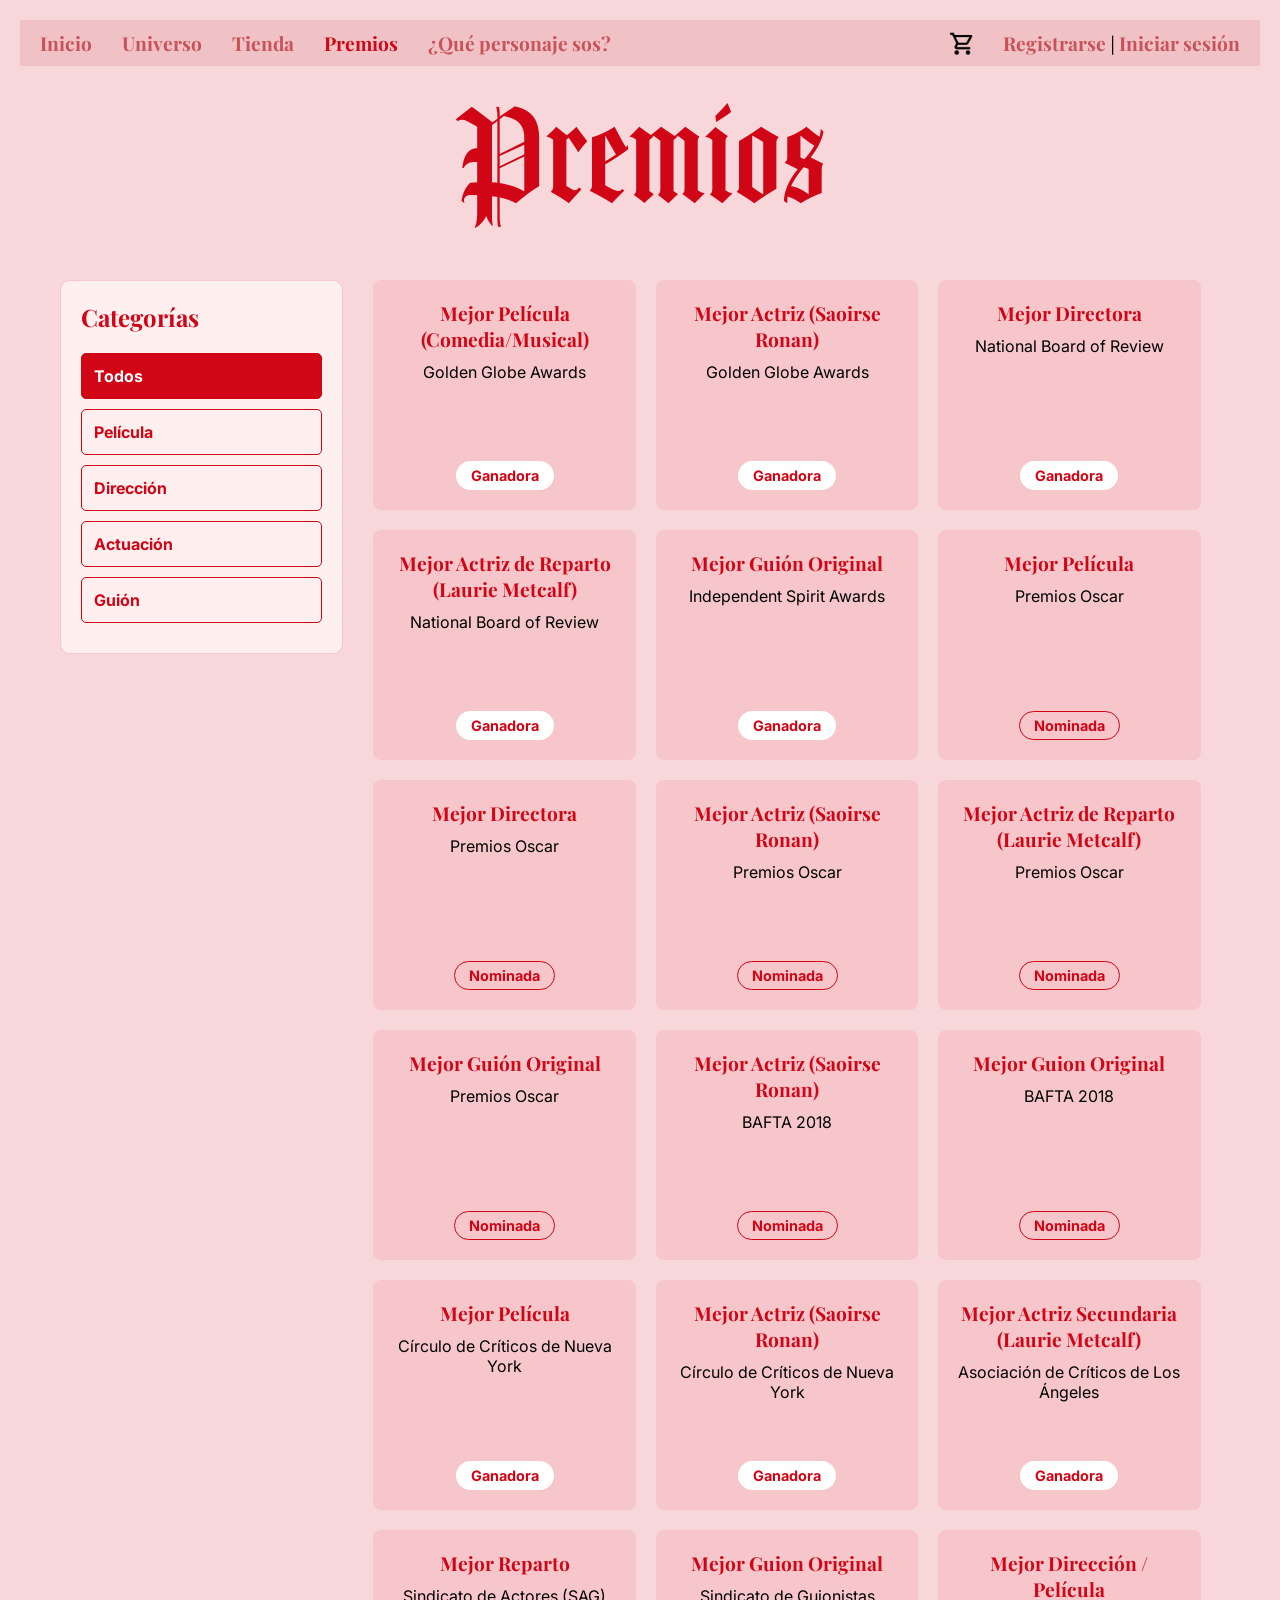
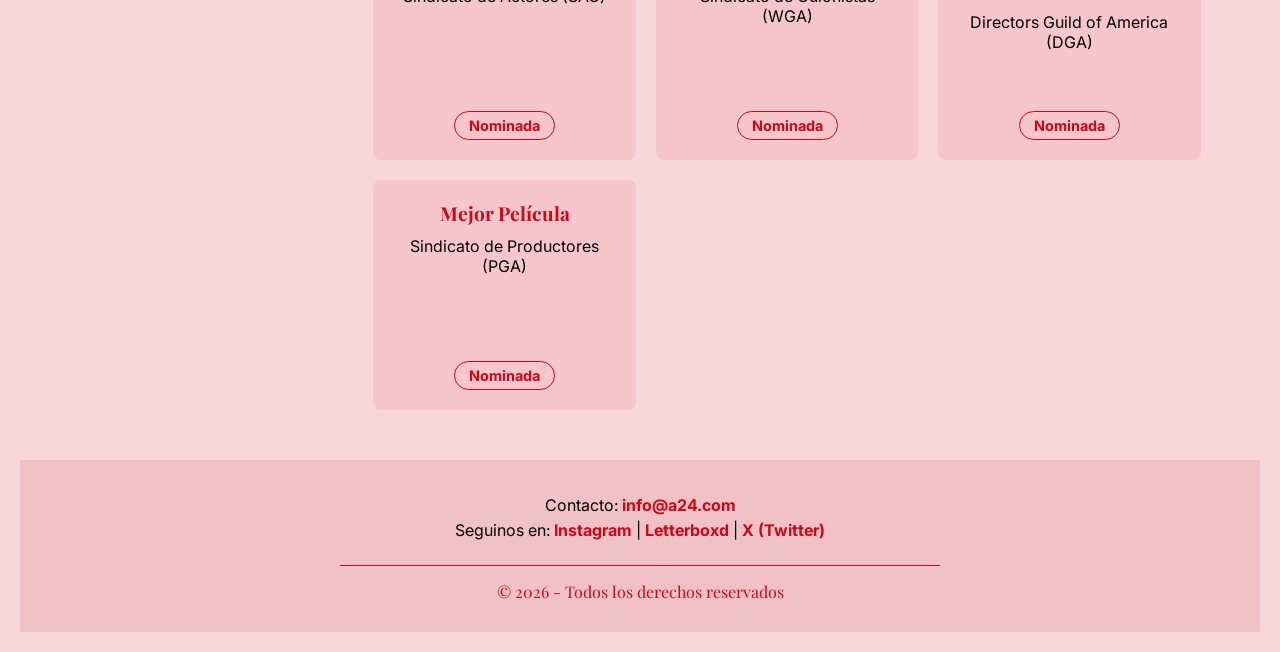
==== commit 514521ea: "Add files via upload" ====
--- a/premios.html
+++ b/premios.html
@@ -28,8 +28,8 @@
                  <a href="Quiz.html">¿Qué personaje sos?</a>
             </nav>
          <nav class="header-derecha">
-        <a href="#" class="carrito-link">
-          <img src="carrito.png" alt="Carrito" class="icono-carrito">
+        <a href="#" onclick="mostrarCarrito(); return false;" class="carrito-link">
+        <img src="carrito.png" alt="Carrito" class="icono-carrito">
         </a>
       <span id="zona-usuario">
         <span id="botones-ingreso">
@@ -42,11 +42,14 @@
         </span>
       </span>
     </nav>
+        </header>
     
-    <div id="popup-login" class="popup recuadro-caja" style="display: none;">
-      <h3 style="color:#d00515; font-family:'Playfair Display', serif;">Iniciar Sesión</h3>
-      <p style="font-family:'Inter', serif; margin-bottom: 5px;">Tu Nombre:</p>
-      <input type="text" id="login-nombre" placeholder="Ej: Valentina" style="margin-bottom: 15px; padding: 5px; width: 100%;">
+       <div id="popup-login" class="popup recuadro-caja" style="display: none;">
+      <h3 style="color:#d00515; font-family:'Playfair Display', serif; margin-top: 0;">Iniciar Sesión</h3>
+      <p style="font-family:'Inter', serif; margin-bottom: 5px;">Tu Email:</p>
+      <input type="email" id="login-email" placeholder="lady@bird.com" style="margin-bottom: 12px; padding: 8px; width: 100%; border-radius: 5px; border: 1px solid #ccc;">
+      <p style="font-family:'Inter', serif; margin-bottom: 5px;">Contraseña:</p>
+      <input type="password" id="login-password" placeholder="••••••••" style="margin-bottom: 15px; padding: 8px; width: 100%; border-radius: 5px; border: 1px solid #ccc;">
       <button onclick="procesarLogin()" class="boton-cerrar">Ingresar</button>
       <button onclick="cerrarPopups()" class="boton-cerrar" style="background-color: #333;">Cancelar</button>
       <p style="margin-top: 15px; font-family:'Inter', serif; font-size: 14px;">
@@ -55,15 +58,42 @@
     </div>
     
     <div id="popup-registro" class="popup recuadro-caja" style="display: none;">
-      <h3 style="color:#d00515; font-family:'Playfair Display', serif;">Registrarse</h3>
+      <h3 style="color:#d00515; font-family:'Playfair Display', serif; margin-top: 0;">Registrarse</h3>
       <p style="font-family:'Inter', serif; margin-bottom: 5px;">Tu Nombre:</p>
-      <input type="text" id="registro-nombre" placeholder="Ej: Valentina" style="margin-bottom: 15px; padding: 5px; width: 100%;">
+      <input type="text" id="registro-nombre" placeholder="Ej: Valentina" style="margin-bottom: 12px; padding: 8px; width: 100%; border-radius: 5px; border: 1px solid #ccc;">
       <p style="font-family:'Inter', serif; margin-bottom: 5px;">Tu Email:</p>
-      <input type="email" id="registro-email" placeholder="lady@bird.com" style="margin-bottom: 15px; padding: 5px; width: 100%;">
+      <input type="email" id="registro-email" placeholder="lady@bird.com" style="margin-bottom: 12px; padding: 8px; width: 100%; border-radius: 5px; border: 1px solid #ccc;">
+      <p style="font-family:'Inter', serif; margin-bottom: 5px;">Contraseña:</p>
+      <input type="password" id="registro-password" placeholder="••••••••" style="margin-bottom: 15px; padding: 8px; width: 100%; border-radius: 5px; border: 1px solid #ccc;">
       <button onclick="procesarRegistro()" class="boton-cerrar">Crear cuenta</button>
       <button onclick="cerrarPopups()" class="boton-cerrar" style="background-color: #333;">Cancelar</button>
     </div>
-  </header>
+
+    <div id="cajaCarrito" style="display: none;"></div>
+
+<div id="mensajeLindo" style="display: none;">
+  <p id="textoMensaje"></p>
+  <button onclick="cerrarMensaje()" class="boton-cerrar">Aceptar</button>
+</div>
+
+<div id="popup-checkout" class="popup recuadro-caja" style="display: none; width: 90%; max-width: 400px; max-height: 90vh; overflow-y: auto;">
+  <h3 style="color:#d00515; font-family:'Playfair Display', serif; margin-top: 0;">Finalizar Compra</h3>
+  
+  <div id="resumen-checkout" style="background-color: #ffefef; border: 1px solid #d00515; border-radius: 6px; padding: 12px; margin-bottom: 15px; font-family:'Inter', serif; font-size: 0.9rem; color: #000;"></div>
+
+  <p style="font-family:'Inter', serif; margin-bottom: 5px; font-weight: bold; font-size: 0.95rem;">Dirección de envío:</p>
+  <input type="text" id="checkout-direccion" placeholder="Ej: Av. Santa Fe 1234, CABA" style="margin-bottom: 12px; padding: 8px; width: 100%; border-radius: 5px; border: 1px solid #ccc;">
+
+  <p style="font-family:'Inter', serif; margin-bottom: 5px; font-weight: bold; font-size: 0.95rem;">Método de pago:</p>
+  <select id="checkout-pago" style="margin-bottom: 15px; padding: 8px; width: 100%; border-radius: 5px; border: 1px solid #ccc; font-family:'Inter', serif; background-color: white;">
+    <option value="Tarjeta de crédito / débito">Tarjeta de crédito / débito</option>
+    <option value="Transferencia / Mercado Pago">Transferencia / Mercado Pago</option>
+    <option value="Efectivo al retirar">Efectivo al retirar</option>
+  </select>
+
+  <button onclick="confirmarPedido()" class="boton-cerrar">Confirmar pedido</button>
+  <button onclick="cerrarCheckout()" class="boton-cerrar" style="background-color: #333;">Cancelar</button>
+</div>
         
         <h1>Premios</h1>
         <input type="radio" id="filtro-todos" name="premios" checked>
--- a/styles.css
+++ b/styles.css
@@ -4,7 +4,7 @@
 
 body {
     background-color: #F8D7DA;
-    margin: 0%;
+    margin: 0;
     padding: 20px;
     font-family: 'Inter', serif;
 }
@@ -18,9 +18,10 @@
     display: none;
     background: none;
     border: none;
-    font-size: 2rem;
+    font-size: 1.8rem;
     cursor: pointer;
     color: #d00515;
+    padding: 0;
 }
 
 h1 {
@@ -98,6 +99,7 @@
 .videocontainer iframe {
     width: 100%;
     height: 450px;
+    display: block;
 }
 
 .info-dos-columnas {
@@ -237,7 +239,559 @@
     opacity: 0.8;
 }
 
+.personajes {
+    display: flex;
+    flex-wrap: wrap;
+    justify-content: center;
+    gap: 20px;
+    max-width: 1200px;
+    margin: 40px auto;
+    padding: 0 10px;
+}
+
+.cuadrado-personaje {
+    background-color: #F7C6CB;
+    border-radius: 8px;
+    padding: 20px;
+    width: 340px;
+    height: 505px;
+    box-sizing: border-box;
+    text-align: center;
+    cursor: pointer;
+}
+
+.imagen-personaje {
+    position: relative;
+    overflow: hidden;
+    aspect-ratio: 1 / 1;
+    width: 100%;
+    background-color: #FFFFFF;
+    margin-bottom: 15px;
+}
+
+.imagen-personaje img {
+    width: 100%;
+    display: block;
+    aspect-ratio: 1 / 1;
+    object-fit: cover;
+}
+
+.video-fondo, .foto-frente {
+    position: absolute;
+    top: 0;
+    left: 0;
+    width: 100%;
+    height: 100%;
+    object-fit: cover;
+    display: block;
+    transition: opacity 0.4s ease;
+}
+
+.imagen-personaje:hover .foto-frente,
+.cuadrado-personaje.activo .foto-frente {
+    opacity: 0;
+}
+
+.cuadrado-personaje h3 {
+    color: #d00515;
+    font-family: 'Playfair Display', serif;
+    font-size: 1.2rem;
+    margin: 10px 0;
+}
+
+.descripcion-pjs {
+    color: #000000;
+    font-family: "Inter", serif;
+    font-size: 0.95rem;
+    line-height: 1.4;
+    margin: 0;
+}
+
+.seccion-mapa {
+    display: flex;
+    flex-direction: column;
+    align-items: center;
+    padding: 60px 20px;
+}
+
+.contenedor-texto-mapa {
+    max-width: 800px;
+    text-align: center;
+    margin-bottom: 40px;
+}
+
+.contenedor-texto-mapa h2 {
+    color: #d00515;
+    font-family: 'Playfair Display', serif;
+    font-weight: bold;
+    font-size: 2.2rem;
+    margin-top: 0;
+    margin-bottom: 15px;
+}
+
+.contenedor-texto-mapa p {
+    font-family: "Inter", serif;
+    color: #000000;
+    font-size: 1.1rem;
+    line-height: 1.6;
+    margin: 0;
+}
+
+.contenedor-iframe {
+    width: 100%;
+    max-width: 900px;
+    border-radius: 12px;
+    overflow: hidden;
+    box-shadow: 0 10px 30px rgba(208, 5, 21, 0.15);
+}
+
+.contenedor-iframe iframe {
+    width: 100%;
+    display: block;
+    border: none;
+}
+
+.caja-pregunta {
+    width: 100%;
+    margin-bottom: 25px;
+    padding-bottom: 15px;
+    border-bottom: 1px solid #ccc;
+}
+
+.caja-pregunta button {
+    width: 100%;
+    text-align: left;
+    padding: 10px;
+    margin-top: 5px;
+    margin-bottom: 5px;
+    background-color: #f1f1f1;
+    border: 1px solid #ccc;
+    border-radius: 5px;
+    cursor: pointer;
+}
+
+.caja-pregunta button:hover {
+    background-color: #D00515;
+    color: white;
+}
+
+.caja-boton-final {
+    margin-top: 20px;
+}
+
+.boton-calcular {
+    background-color: #D00515;
+    color: white;
+    padding: 15px 30px;
+    font-size: 18px;
+    border: none;
+    border-radius: 5px;
+    font-weight: bold;
+    cursor: pointer;
+}
+
+.boton-calcular:hover {
+    background-color: #b33939;
+}
+
+#resultado-quiz {
+    margin-top: 30px;
+    padding: 20px;
+    background-color: #ffefef;
+    border: 2px solid #d94848;
+    border-radius: 10px;
+    text-align: center;
+    max-width: 1500px;
+}
+
+#nombre-personaje {
+    color: #d94848;
+    font-size: 50px;
+}
+
+.contenedor-tienda {
+    display: flex;
+    flex-wrap: wrap;
+    justify-content: center;
+    align-items: stretch;
+    gap: 20px;
+    max-width: 1500px;
+    margin: 0 auto;
+    padding: 30px;
+    box-sizing: border-box;
+}
+
+.cuadrado-producto {
+    width: 26%;
+    min-width: 250px;
+    background-color: #F7C6CB;
+    padding: 20px;
+    text-align: center;
+    border-radius: 10px;
+    box-sizing: border-box;
+    display: flex;
+    flex-direction: column;
+}
+
+.cuadrado-producto img {
+    width: 100%;
+    height: auto;
+    border-radius: 5px;
+    aspect-ratio: 1 / 1;
+    object-fit: cover;
+    margin-bottom: 15px;
+    display: block;
+}
+
+.cuadrado-producto h3 {
+    color: #d00515;
+    font-family: 'Playfair Display', serif;
+    font-size: 20px;
+    margin-top: 10px;
+}
+
+.cuadrado-producto p {
+    margin: 10px 0;
+    font-family: "Inter", serif;
+}
+
+.cuadrado-producto .precio {
+    font-size: 18px;
+    color: #333;
+}
+
+.cuadrado-producto button {
+    background-color: #d94848;
+    color: white;
+    width: 100%;
+    padding: 12px;
+    font-size: 16px;
+    font-weight: bold;
+    border: none;
+    border-radius: 5px;
+    cursor: pointer;
+    box-sizing: border-box;
+    font-family: "Inter", serif;
+    margin-top: auto;
+}
+
+.cuadrado-producto button:hover {
+    background-color: #b33939;
+}
+
+#mensajeLindo {
+    position: fixed;
+    top: 50%;
+    left: 50%;
+    transform: translate(-50%, -50%);
+    background-color: #f0c2c5;
+    border: 2px solid #d00515;
+    padding: 30px;
+    text-align: center;
+    border-radius: 8px;
+    z-index: 200;
+    box-shadow: 0px 4px 10px rgba(0,0,0,0.2);
+}
+
+#mensajeLindo p {
+    color: #d00515;
+    font-family: 'Playfair Display', serif;
+    font-size: 1.5rem;
+    font-weight: bold;
+}
+
+#cajaCarrito {
+    position: absolute;
+    top: 80px;
+    right: 20px;
+    background-color: #F7C6CB;
+    border: 2px solid #d00515;
+    padding: 20px;
+    border-radius: 8px;
+    z-index: 100;
+    min-width: 250px;
+}
+
+.seccion-premios {
+    display: flex;
+    gap: 30px;
+    max-width: 1200px;
+    margin: 40px auto;
+    padding: 0 20px;
+    box-sizing: border-box;
+    align-items: flex-start;
+}
+
+.panel-filtros {
+    width: 25%;
+    background-color: #ffefef;
+    padding: 20px;
+    border-radius: 10px;
+    box-sizing: border-box;
+    border: 1px solid #F7C6CB;
+}
+
+.panel-filtros h3 {
+    color: #d00515;
+    font-family: 'Playfair Display', serif;
+    font-size: 1.5rem;
+    margin-top: 0;
+    margin-bottom: 20px;
+}
+
+.filtro-btn {
+    display: block;
+    width: 100%;
+    padding: 12px;
+    margin-bottom: 10px;
+    background-color: transparent;
+    border: 1px solid #d00515;
+    color: #d00515;
+    font-family: "Inter", serif;
+    font-size: 1rem;
+    font-weight: bold;
+    border-radius: 5px;
+    cursor: pointer;
+    text-align: left;
+    box-sizing: border-box;
+}
+
+.filtro-btn:hover, .filtro-btn.activo {
+    background-color: #d00515;
+    color: white;
+}
+
+.contenedor-tarjetas-premios {
+    width: 75%;
+    display: flex;
+    flex-wrap: wrap;
+    gap: 20px;
+}
+
+.tarjeta-premio {
+    flex: 0 0 31%;
+    height: 230px;
+    perspective: 1000px;
+    background-color: transparent;
+    cursor: pointer;
+}
+
+.tarjeta-interior {
+    position: relative;
+    width: 100%;
+    height: 100%;
+    transition: transform 0.6s ease, box-shadow 0.6s ease;
+    transform-style: preserve-3d;
+    border-radius: 8px;
+}
+
+.tarjeta-premio:hover .tarjeta-interior,
+.tarjeta-premio.activo .tarjeta-interior {
+    transform: translateY(-5px) rotateY(180deg);
+    box-shadow: 0 10px 20px rgba(208, 5, 21, 0.15);
+}
+
+.tarjeta-frente, .tarjeta-dorso {
+    position: absolute;
+    width: 100%;
+    height: 100%;
+    -webkit-backface-visibility: hidden;
+    backface-visibility: hidden;
+    border-radius: 8px;
+    box-sizing: border-box;
+    padding: 20px;
+    display: flex;
+    flex-direction: column;
+    align-items: center;
+    justify-content: center;
+    text-align: center;
+}
+
+.tarjeta-frente {
+    background-color: #F7C6CB;
+}
+
+.tarjeta-dorso {
+    background-color: #d00515;
+    color: white;
+    transform: rotateY(180deg);
+    font-family: "Inter", serif;
+}
+
+.tarjeta-dorso p {
+    font-size: 0.95rem;
+    line-height: 1.5;
+    margin: 0;
+    color: white;
+}
+
+.tarjeta-premio h3 {
+    color: #d00515;
+    font-family: 'Playfair Display', serif;
+    font-size: 1.2rem;
+    margin: 0 0 10px 0;
+}
+
+.tarjeta-premio p {
+    font-family: "Inter", serif;
+    color: #000000;
+    margin: 0 0 20px 0;
+}
+
+.etiqueta-premio {
+    background-color: white;
+    color: #d00515;
+    padding: 6px 15px;
+    border-radius: 20px;
+    font-family: "Inter", serif;
+    font-size: 0.9rem;
+    font-weight: bold;
+    display: inline-block;
+    margin-top: auto;
+}
+
+.etiqueta-nominacion {
+    background-color: transparent;
+    color: #d00515;
+    border: 1px solid #d00515;
+    padding: 5px 14px;
+    border-radius: 20px;
+    font-family: "Inter", serif;
+    font-size: 0.9rem;
+    font-weight: bold;
+    display: inline-block;
+    margin-top: auto;
+}
+
+input[type="radio"][name="premios"] {
+    display: none;
+}
+
+#filtro-pelicula:checked ~ .seccion-premios .tarjeta-premio:not([data-categoria="pelicula"]),
+#filtro-direccion:checked ~ .seccion-premios .tarjeta-premio:not([data-categoria="direccion"]),
+#filtro-actuacion:checked ~ .seccion-premios .tarjeta-premio:not([data-categoria="actuacion"]),
+#filtro-guion:checked ~ .seccion-premios .tarjeta-premio:not([data-categoria="guion"]) {
+    display: none;
+}
+
+#filtro-todos:checked ~ .seccion-premios label[for="filtro-todos"],
+#filtro-pelicula:checked ~ .seccion-premios label[for="filtro-pelicula"],
+#filtro-direccion:checked ~ .seccion-premios label[for="filtro-direccion"],
+#filtro-actuacion:checked ~ .seccion-premios label[for="filtro-actuacion"],
+#filtro-guion:checked ~ .seccion-premios label[for="filtro-guion"] {
+    background-color: #d00515;
+    color: white;
+}
+
+/* ==========================================
+   FORMULARIOS
+========================================== */
+
+.seccion-formulario {
+    display: flex;
+    justify-content: center;
+    align-items: center;
+    min-height: 70vh;
+    padding: 40px 20px;
+}
+
+.contenedor-formulario {
+    background-color: #ffefef;
+    border: 1px solid #F7C6CB;
+    padding: 40px;
+    border-radius: 10px;
+    width: 100%;
+    max-width: 400px;
+    box-sizing: border-box;
+    box-shadow: 0 10px 20px rgba(208, 5, 21, 0.05);
+}
+
+.contenedor-formulario h2 {
+    color: #d00515;
+    font-family: 'Playfair Display', serif;
+    text-align: center;
+    margin-top: 0;
+    margin-bottom: 30px;
+    font-size: 2rem;
+}
+
+.grupo-input {
+    margin-bottom: 20px;
+}
+
+.grupo-input label {
+    display: block;
+    font-family: "Inter", serif;
+    color: #d00515;
+    font-weight: bold;
+    margin-bottom: 8px;
+    font-size: 0.9rem;
+}
+
+.grupo-input input {
+    width: 100%;
+    padding: 12px;
+    border: 1px solid #F7C6CB;
+    border-radius: 5px;
+    background-color: white;
+    font-family: "Inter", serif;
+    box-sizing: border-box;
+    color: #000000;
+}
+
+.grupo-input input:focus {
+    outline: none;
+    border: 2px solid #d00515;
+}
+
+.btn-submit {
+    width: 100%;
+    background-color: #d00515;
+    color: white;
+    border: none;
+    padding: 15px;
+    font-family: "Inter", serif;
+    font-weight: bold;
+    font-size: 1rem;
+    border-radius: 5px;
+    cursor: pointer;
+    transition: background-color 0.3s ease, transform 0.2s ease;
+    margin-top: 10px;
+}
+
+.btn-submit:hover {
+    background-color: #a00410;
+    transform: translateY(-2px);
+}
+
+.link-pie {
+    text-align: center;
+    font-family: "Inter", serif;
+    font-size: 0.9rem;
+    margin-top: 25px;
+    margin-bottom: 0;
+    color: #000000;
+}
+
+.link-pie a {
+    color: #d00515;
+    font-weight: bold;
+    text-decoration: none;
+}
+
+.link-pie a:hover {
+    text-decoration: underline;
+}
+
 @media (max-width: 768px) {
+    body {
+        padding: 12px;
+    }
+
+    header {
+        padding: 10px 15px;
+    }
+
     .menu-toggle {
         display: block;
     }
@@ -252,8 +806,9 @@
         background-color: #f0c2c5;
         padding: 20px 0;
         text-align: center;
-        gap: 20px;
-        box-shadow: 0px 4px 6px rgba(0,0,0,0.1);
+        gap: 18px;
+        border-top: 1px solid #d00515;
+        box-shadow: 0px 6px 12px rgba(0,0,0,0.15);
         z-index: 999;
     }
 
@@ -262,54 +817,72 @@
     }
 
     .header-derecha {
-        gap: 15px;
+        gap: 12px;
+        font-size: 0.9rem;
+    }
+
+    .header-derecha a {
+        font-size: 0.9rem;
     }
 
     h1 {
-        font-size: 5rem;
+        font-size: 3.2rem;
+        margin: 20px 0;
+        line-height: 1.1;
+    }
+
+    h2 {
+        font-size: 2.2rem;
+    }
+
+    section {
+        padding: 10px 0;
+    }
+
+    .videocontainer iframe {
+        height: auto;
+        aspect-ratio: 16 / 9;
+        min-height: 200px;
     }
 
     .info-dos-columnas {
         flex-direction: column;
+        width: 100%;
+        margin: 20px auto;
+        padding: 0;
         gap: 20px;
     }
 
     .info-dos-columnas .columna {
+        width: 100%;
         padding: 20px;
     }
 
     .columna-izquierda {
         border-right: none;
     }
-}
-
-@media (max-width: 480px) {
-    body {
-        padding: 10px;
-    }
-
-    h1 {
-        font-size: 3.5rem;
-    }
-
-    h2 {
-        font-size: 2.2rem;
-    }
-
-    nav a {
+
+    .info-dos-columnas h2 {
+        font-size: 1.5rem;
+        margin-top: 0;
+    }
+
+    .info-dos-columnas p {
         font-size: 1rem;
-    }
-
-    .videocontainer iframe {
-        height: 230px;
-    }
-
-    .info-dos-columnas p {
-        font-size: 1.1rem;
+        line-height: 1.5;
+    }
+
+    .seccion-cita {
+        margin: 25px auto;
+        padding: 0 10px;
     }
 
     .cita-critica .texto-cita {
-        font-size: 1.3rem;
+        font-size: 1.15rem;
+    }
+
+    .cita-critica .autor-cita {
+        font-size: 1rem;
     }
 
     .popup {
@@ -317,565 +890,186 @@
         max-width: 320px;
         padding: 20px;
     }
-}
-
-.personajes {
-    display: flex;
-    flex-wrap: wrap;
-    justify-content: center;
-    gap: 20px;
-    max-width: 1200px;
-    margin: 40px auto;
-    padding:0 10px;
-}
-
-.cuadrado-personaje {
-    background-color: #F7C6CB;
-    border-radius: 8px;
-    padding: 20px;
-    width: 340px;
-    height: 505px;
-    box-sizing: border-box;
-    text-align: center;
-}
-
-.imagen-personaje {
-    position: relative;
-    overflow: hidden;
-    aspect-ratio: 1 / 1;
-    overflow: hidden;
-    width: 100%;
-    background-color: #FFFFFF;
-    margin-bottom: 15px;
-}
-
-.imagen-personaje img {
-    width: 100%;
-    display: block;
-    aspect-ratio: 1 / 1;
-    object-fit: cover;
-}
-
-.video-fondo, .foto-frente {
-    position: absolute;
+
+    .imagen-personaje:hover .foto-frente {
+        opacity: 1;
+    }
+
+    .cuadrado-personaje.activo .foto-frente {
+        opacity: 0;
+    }
+
+    .cuadrado-personaje {
+        width: 100%;
+        max-width: 340px;
+        height: auto;
+        min-height: 470px;
+    }
+
+    .seccion-mapa {
+        padding: 30px 10px;
+    }
+
+    .contenedor-texto-mapa h2 {
+        font-size: 1.7rem;
+    }
+
+    .contenedor-iframe iframe {
+        height: 320px;
+    }
+
+    .seccion-premios {
+        flex-direction: column;
+        align-items: center;
+        padding: 10px;
+        gap: 25px;
+    }
+
+    .panel-filtros {
+        width: 100%;
+        max-width: 100%;
+        display: flex;
+        flex-wrap: wrap;
+        justify-content: center;
+        gap: 8px;
+        padding: 15px;
+    }
+
+    .panel-filtros h3 {
+        width: 100%;
+        text-align: center;
+        margin-bottom: 8px;
+    }
+
+    .filtro-btn {
+        width: auto;
+        padding: 8px 14px;
+        font-size: 0.95rem;
+        margin: 0;
+    }
+
+    .contenedor-tarjetas-premios {
+        display: flex;
+        flex-direction: column;
+        align-items: center;
+        width: 100%;
+        gap: 20px;
+    }
+
+    .tarjeta-premio {
+        flex: none;
+        width: 100%;
+        max-width: 340px;
+        height: 230px;
+    }
+
+    .tarjeta-premio:hover .tarjeta-interior {
+        transform: none;
+        box-shadow: none;
+    }
+
+    .tarjeta-premio.activo .tarjeta-interior {
+        transform: rotateY(180deg);
+        box-shadow: 0 10px 20px rgba(208, 5, 21, 0.15);
+    }
+
+    .contenedor-tienda {
+        padding: 15px;
+    }
+
+    .cuadrado-producto {
+        width: 100%;
+        max-width: 340px;
+    }
+
+    #mensajeLindo {
+        width: 90%;
+        max-width: 380px;
+        padding: 25px 20px;
+    }
+
+    #mensajeLindo p {
+        font-size: 1.25rem;
+    }
+
+    #cajaCarrito {
+        left: 10px;
+        right: 10px;
+        min-width: unset;
+        max-width: 360px;
+        margin: 0 auto;
+    }
+
+    #nombre-personaje {
+        font-size: 2.2rem;
+    }
+}
+
+@media (hover: none) {
+    .tarjeta-premio:hover .tarjeta-interior {
+        transform: none;
+        box-shadow: none;
+    }
+
+    .tarjeta-premio.activo .tarjeta-interior {
+        transform: rotateY(180deg);
+        box-shadow: 0 10px 20px rgba(208, 5, 21, 0.15);
+    }
+
+    .imagen-personaje:hover .foto-frente {
+        opacity: 1;
+    }
+
+    .cuadrado-personaje.activo .foto-frente {
+        opacity: 0;
+    }
+}
+
+.overlay-popup {
+    position: fixed;
     top: 0;
     left: 0;
     width: 100%;
     height: 100%;
-    object-fit: cover;
-    display: block;
-    transition: opacity 0.4s ease;
-}
-.imagen-personaje:hover .foto-frente {
-    opacity: 0;
-}
-
-.cuadrado-personaje h3 {
-    color: #d00515;
-    font-family: 'Playfair Display', serif;
-    font-size: 1.2rem;
-    margin: 10px 0;
-}
-
-.descripcion-pjs {
-    color: #000000;
-    font-family: "Inter", serif;
-    font-size: 0.95rem;
-    line-height: 1.4;
-    margin: 0;
-}
-
-.seccion-mapa {
-    display: flex;
-    flex-direction: column;
-    align-items: center;
-    padding: 60px 20px;
-}
-
-.contenedor-texto-mapa {
-    max-width: 800px;
-    text-align: center;
-    margin-bottom: 40px;
-}
-
-.contenedor-texto-mapa h2 {
-    color: #d00515;
-    font-family: 'Playfair Display', serif;
-    font-weight: bold;
-    font-size: 2.2rem;
-    margin-top: 0;
-    margin-bottom: 15px;
-}
-
-.contenedor-texto-mapa p {
-    font-family: "Inter", serif;
-    color: #000000;
-    font-size: 1.1rem;
-    line-height: 1.6;
-    margin: 0;
-}
-
-.contenedor-iframe {
-    width: 100%;
-    max-width: 900px;
-    border-radius: 12px;
-    overflow: hidden;
-    box-shadow: 0 10px 30px rgba(208, 5, 21, 0.15);
-}
-
-.contenedor-iframe iframe {
-    width: 100%;
-    display: block;
-    border: none;
-}
-
-.caja-pregunta {
-  width: 100%;
-  margin-bottom: 25px;
-  padding-bottom: 15px;
-  border-bottom: 1px solid #ccc;
-}
-
-.caja-pregunta button {
-  width: 100%;
-  text-align: left;
-  padding: 10px;
-  margin-top: 5px;
-  margin-bottom: 5px;
-  background-color: #f1f1f1;
-  border: 1px solid #ccc;
-  border-radius: 5px;
-  cursor: pointer;
-}
-
-.caja-pregunta button:hover {
-  background-color: #D00515;
-  color: white;
-}
-
-.caja-boton-final {
-  margin-top: 20px;
-}
-
-.boton-calcular {
-  background-color:#D00515;
-  color: white;
-  padding: 15px 30px;
-  font-size: 18px;
-  border: none;
-  border-radius: 5px;
-  font-weight: bold;
-  cursor: pointer;
-}
-
-.boton-calcular:hover {
-  background-color: #b33939;
-}
-
-#resultado-quiz {
-  margin-top: 30px;
-  padding: 20px;
-  background-color: #ffefef;
-  border: 2px solid #d94848;
-  border-radius: 10px;
-  text-align: center;
-  max-width: 1500px;
-}
-
-#nombre-personaje {
-  color: #d94848;
-  font-size: 50px;
-}
-
-.contenedor-tienda {
-    display: flex;
-    flex-wrap: wrap;
-    justify-content: center;
-    align-items: stretch;
-    gap: 20px;
-    max-width: 1500px;
-    margin: 0 auto;
-    padding: 30px;
-    box-sizing: border-box;
-}
-
-.cuadrado-producto {
-    width: 26%;
-    min-width: 250px;
-    background-color: #F7C6CB;
-    padding: 20px;
-    text-align: center;
-    border-radius: 10px;
-    box-sizing: border-box;
-    display: flex;
-    flex-direction: column;
-}
-
-.cuadrado-producto img {
-    width: 100%;
-    height: auto;
-    border-radius: 5px;
-    aspect-ratio: 1 / 1;
-    object-fit: cover;
-    margin-bottom: 15px;
-    display:block
-}
-
-.cuadrado-producto h3 {
-    color: #d00515;
-    font-family: 'Playfair Display', serif;
-    font-size: 20px;
-    margin-top: 10px;
-}
-
-.cuadrado-producto p {
-    margin: 10px 0;
-    font-family: "Inter", serif;
-}
-
-.cuadrado-producto .precio {
-    font-size: 18px;
-    color: #333;
-}
-
-.cuadrado-producto button {
-    background-color: #d94848;
-    color: white;
-    width: 100%;
-    padding: 12px;
-    font-size: 16px;
-    font-weight: bold;
-    border: none;
-    border-radius: 5px;
-    cursor: pointer;
-    box-sizing: border-box;
-    font-family: "Inter", serif;
-    margin-top: auto; 
-}
-
-.cuadrado-producto button:hover {
-    background-color: #b33939;
-}
-
-#mensajeLindo {
+    background-color: rgba(0, 0, 0, 0.45);
+    z-index: 999;
+}
+
+.popup-lindo {
     position: fixed;
     top: 50%;
     left: 50%;
     transform: translate(-50%, -50%);
-    background-color: #f0c2c5;
-    border: 2px solid #d00515;
-    padding: 30px;
-    text-align: center;
-    border-radius: 8px;
-    z-index: 200;
-    box-shadow: 0px 4px 10px rgba(0,0,0,0.2);
-}
-
-#mensajeLindo p {
-    color: #d00515;
-    font-family: 'Playfair Display', serif;
-    font-size: 1.5rem;
-    font-weight: bold;
-}
-
-.boton-cerrar {
-    background-color: #d00515;
-    color: white;
-    border: none;
-    padding: 10px 20px;
-    font-family: 'Inter', serif;
-    font-weight: bold;
-    cursor: pointer;
-    border-radius: 5px;
-    margin-top: 10px;
-}
-
-#cajaCarrito {
-    position: absolute; 
-    top: 80px; 
-    right: 20px;
     background-color: #F7C6CB;
     border: 2px solid #d00515;
-    padding: 20px;
-    border-radius: 8px;
-    z-index: 100;
-    min-width: 250px;
-}
-
-.seccion-premios {
-    display: flex;
-    gap: 30px;
-    max-width: 1200px;
-    margin: 40px auto;
-    padding: 0 20px;
-    box-sizing: border-box;
-    align-items: flex-start;
-}
-
-.panel-filtros {
-    width: 25%;
-    background-color: #ffefef;
-    padding: 20px;
-    border-radius: 10px;
-    box-sizing: border-box;
-    border: 1px solid #F7C6CB;
-}
-
-.panel-filtros h3 {
-    color: #d00515;
-    font-family: 'Playfair Display', serif;
-    font-size: 1.5rem;
+    border-radius: 12px;
+    padding: 30px 25px;
+    width: 90%;
+    max-width: 380px;
+    text-align: center;
+    box-shadow: 0 10px 30px rgba(208, 5, 21, 0.25);
+    z-index: 1000;
+}
+
+.popup-lindo h3 {
+    color: #d00515;
+    font-family: 'Playfair Display', serif;
+    font-size: 1.7rem;
     margin-top: 0;
+    margin-bottom: 12px;
+}
+
+.popup-lindo p {
+    color: #000000;
+    font-family: 'Inter', serif;
+    font-size: 1.05rem;
+    line-height: 1.5;
     margin-bottom: 20px;
 }
 
-.filtro-btn {
-    display: block;
-    width: 100%;
-    padding: 12px;
-    margin-bottom: 10px;
-    background-color: transparent;
-    border: 1px solid #d00515;
-    color: #d00515;
-    font-family: "Inter", serif;
-    font-size: 1rem;
-    font-weight: bold;
-    border-radius: 5px;
-    cursor: pointer;
-    text-align: left;
-    box-sizing: border-box;
-}
-
-.filtro-btn:hover, .filtro-btn.activo {
-    background-color: #d00515;
-    color: white;
-}
-
-.contenedor-tarjetas-premios {
-    width: 75%;
-    display: flex;
-    flex-wrap: wrap;
-    gap: 20px;
-}
-
-.tarjeta-premio {
-    flex: 0 0 31%;
-    height: 230px;
-    perspective: 1000px;
-    background-color: transparent;
-}
-
-.tarjeta-interior {
-    position: relative;
-    width: 100%;
-    height: 100%;
-    transition: transform 0.6s ease, box-shadow 0.6s ease; 
-    transform-style: preserve-3d;
-    border-radius: 8px; 
-}
-
-.tarjeta-premio:hover .tarjeta-interior {
-    transform: translateY(-5px) rotateY(180deg);
-    box-shadow: 0 10px 20px rgba(208, 5, 21, 0.15);
-}
-
-.tarjeta-frente, .tarjeta-dorso {
-    position: absolute;
-    width: 100%;
-    height: 100%;
-    -webkit-backface-visibility: hidden;
-    backface-visibility: hidden;
-    border-radius: 8px;
-    box-sizing: border-box;
-    padding: 20px;
-    display: flex;
-    flex-direction: column;
-    align-items: center;
-    justify-content: center;
-    text-align: center;
-}
-
-.tarjeta-frente {
-    background-color: #F7C6CB; 
-}
-
-.tarjeta-dorso {
-    background-color: #d00515; 
-    color: white;
-    transform: rotateY(180deg);
-    font-family: "Inter", serif;
-}
-
-.tarjeta-dorso p {
-    font-size: 0.95rem;
-    line-height: 1.5;
-    margin: 0;
-    color: white;
-}
-
-.tarjeta-premio h3 {
-    color: #d00515;
-    font-family: 'Playfair Display', serif;
-    font-size: 1.2rem;
-    margin: 0 0 10px 0;
-}
-
-.tarjeta-premio p {
-    font-family: "Inter", serif;
-    color: #000000;
-    margin: 0 0 20px 0;
-}
-
-.etiqueta-premio {
-    background-color: white;
-    color: #d00515;
-    padding: 6px 15px;
-    border-radius: 20px;
-    font-family: "Inter", serif;
-    font-size: 0.9rem;
-    font-weight: bold;
-    display: inline-block;
-    margin-top: auto;
-}
-
-.etiqueta-nominacion {
-    background-color: transparent;
-    color: #d00515;
-    border: 1px solid #d00515;
-    padding: 5px 14px;
-    border-radius: 20px;
-    font-family: "Inter", serif;
-    font-size: 0.9rem;
-    font-weight: bold;
-    display: inline-block;
-    margin-top: auto;
-}
-
-input[type="radio"][name="premios"] {
-    display: none;
-}
-
-#filtro-pelicula:checked ~ .seccion-premios .tarjeta-premio:not([data-categoria="pelicula"]),
-#filtro-direccion:checked ~ .seccion-premios .tarjeta-premio:not([data-categoria="direccion"]),
-#filtro-actuacion:checked ~ .seccion-premios .tarjeta-premio:not([data-categoria="actuacion"]),
-#filtro-guion:checked ~ .seccion-premios .tarjeta-premio:not([data-categoria="guion"]) {
-    display: none;
-}
-
-#filtro-todos:checked ~ .seccion-premios label[for="filtro-todos"],
-#filtro-pelicula:checked ~ .seccion-premios label[for="filtro-pelicula"],
-#filtro-direccion:checked ~ .seccion-premios label[for="filtro-direccion"],
-#filtro-actuacion:checked ~ .seccion-premios label[for="filtro-actuacion"],
-#filtro-guion:checked ~ .seccion-premios label[for="filtro-guion"] {
-    background-color: #d00515;
-    color: white;
-}
-
-.seccion-formulario {
-    display: flex;
-    justify-content: center;
-    align-items: center;
-    min-height: 70vh;
-    padding: 40px 20px;
-}
-
-.contenedor-formulario {
-    background-color: #ffefef;
-    border: 1px solid #F7C6CB;
-    padding: 40px;
-    border-radius: 10px;
-    width: 100%;
-    max-width: 400px;
-    box-sizing: border-box;
-    box-shadow: 0 10px 20px rgba(208, 5, 21, 0.05);
-}
-
-.contenedor-formulario h2 {
-    color: #d00515;
-    font-family: 'Playfair Display', serif;
-    text-align: center;
-    margin-top: 0;
-    margin-bottom: 30px;
-    font-size: 2rem;
-}
-
-.grupo-input {
-    margin-bottom: 20px;
-}
-
-.grupo-input label {
-    display: block;
-    font-family: "Inter", serif;
-    color: #d00515;
-    font-weight: bold;
-    margin-bottom: 8px;
-    font-size: 0.9rem;
-}
-
-.grupo-input input {
-    width: 100%;
-    padding: 12px;
-    border: 1px solid #F7C6CB;
-    border-radius: 5px;
-    background-color: white;
-    font-family: "Inter", serif;
-    box-sizing: border-box;
-    color: #000000;
-}
-
-.grupo-input input:focus {
-    outline: none;
-    border: 2px solid #d00515;
-}
-
-.btn-submit {
-    width: 100%;
-    background-color: #d00515;
-    color: white;
-    border: none;
-    padding: 15px;
-    font-family: "Inter", serif;
-    font-weight: bold;
-    font-size: 1rem;
-    border-radius: 5px;
-    cursor: pointer;
-    transition: background-color 0.3s ease, transform 0.2s ease;
-    margin-top: 10px;
-}
-
-.btn-submit:hover {
-    background-color: #a00410;
-    transform: translateY(-2px);
-}
-
-.link-pie {
-    text-align: center;
-    font-family: "Inter", serif;
-    font-size: 0.9rem;
-    margin-top: 25px;
-    margin-bottom: 0;
-    color: #000000;
-}
-
-.link-pie a {
-    color: #d00515;
-    font-weight: bold;
-    text-decoration: none;
-}
-
-.link-pie a:hover {
-    text-decoration: underline;
-}
-
-#seccionUsuario {
-    color: #b75c61;
-    font-family: 'Playfair Display', serif;
-    font-size: 18px;
-    font-weight: bold;
-}
-
-#seccionUsuario a {
-    color: #b75c61;
-    text-decoration: none;
-}
-
+#cajaCarrito {
+    position: fixed;
+    top: 80px;
+    right: 20px;
+    z-index: 2000;
+}
